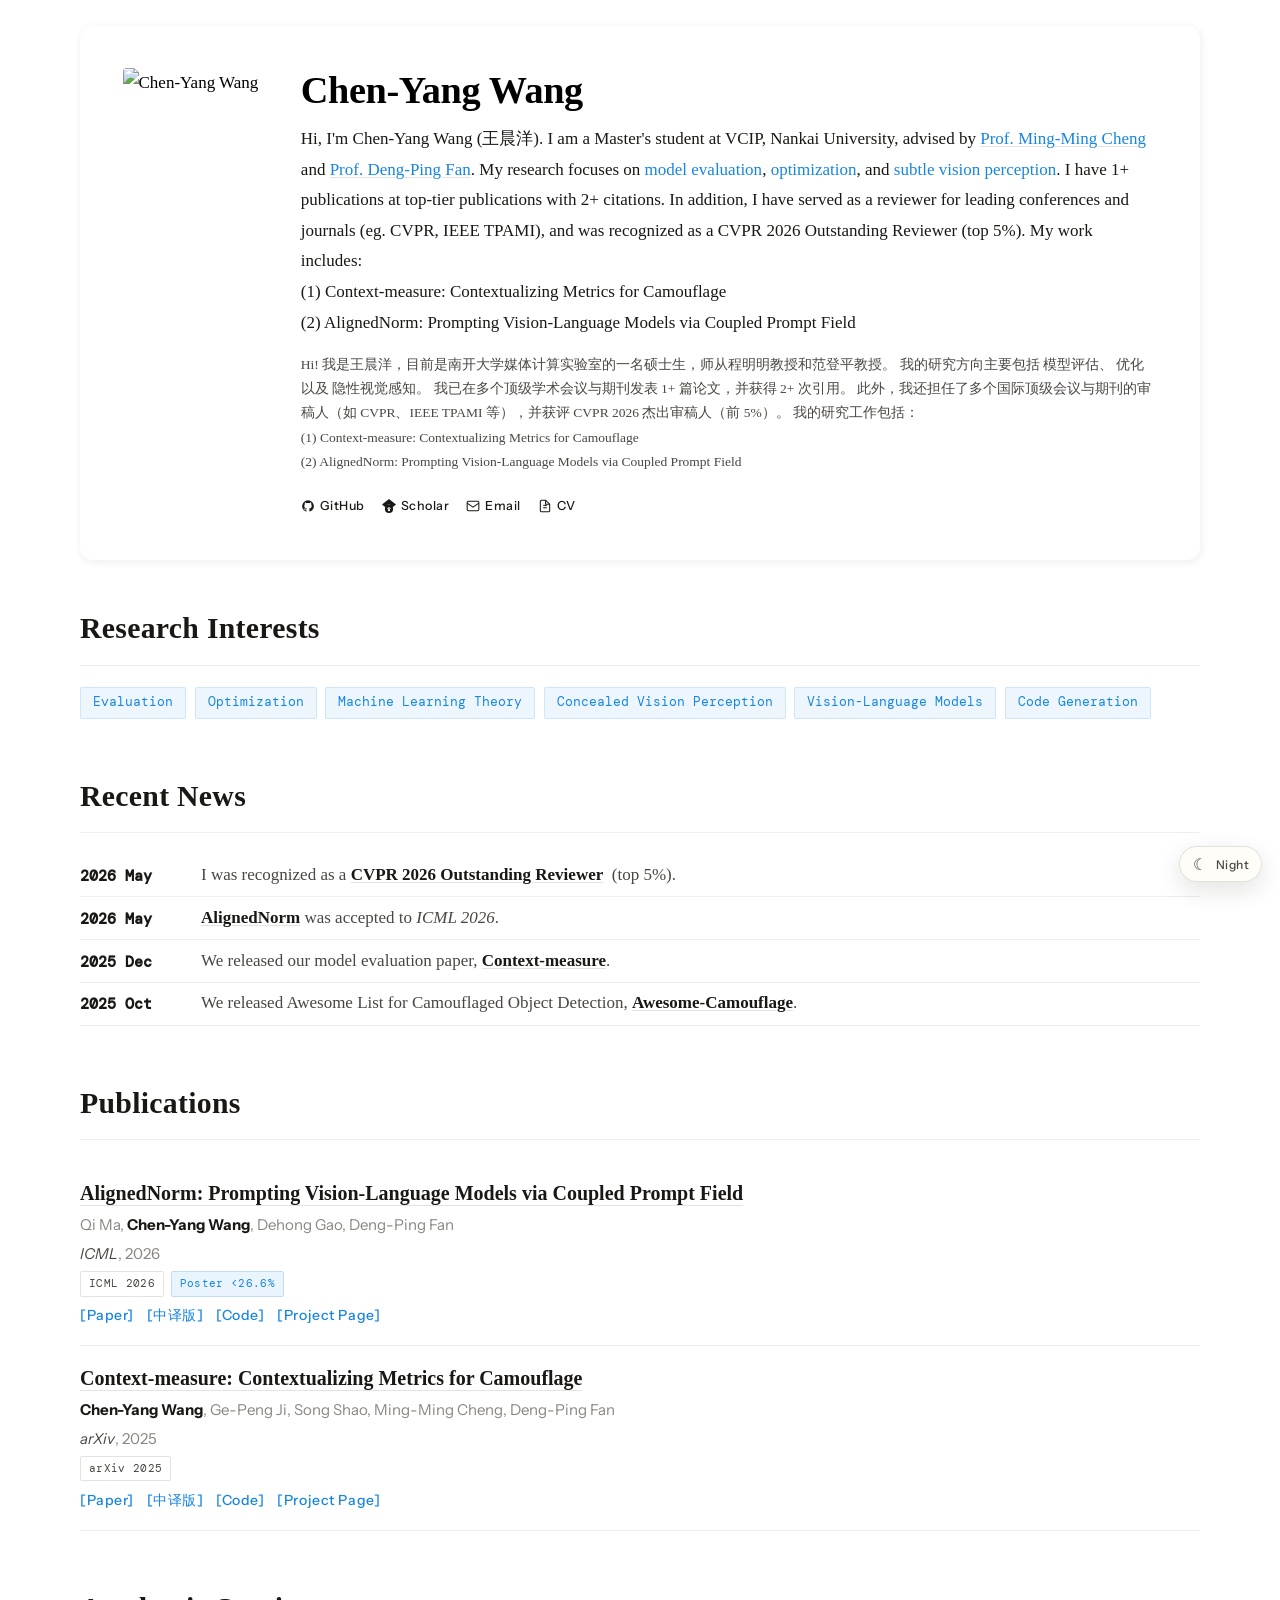
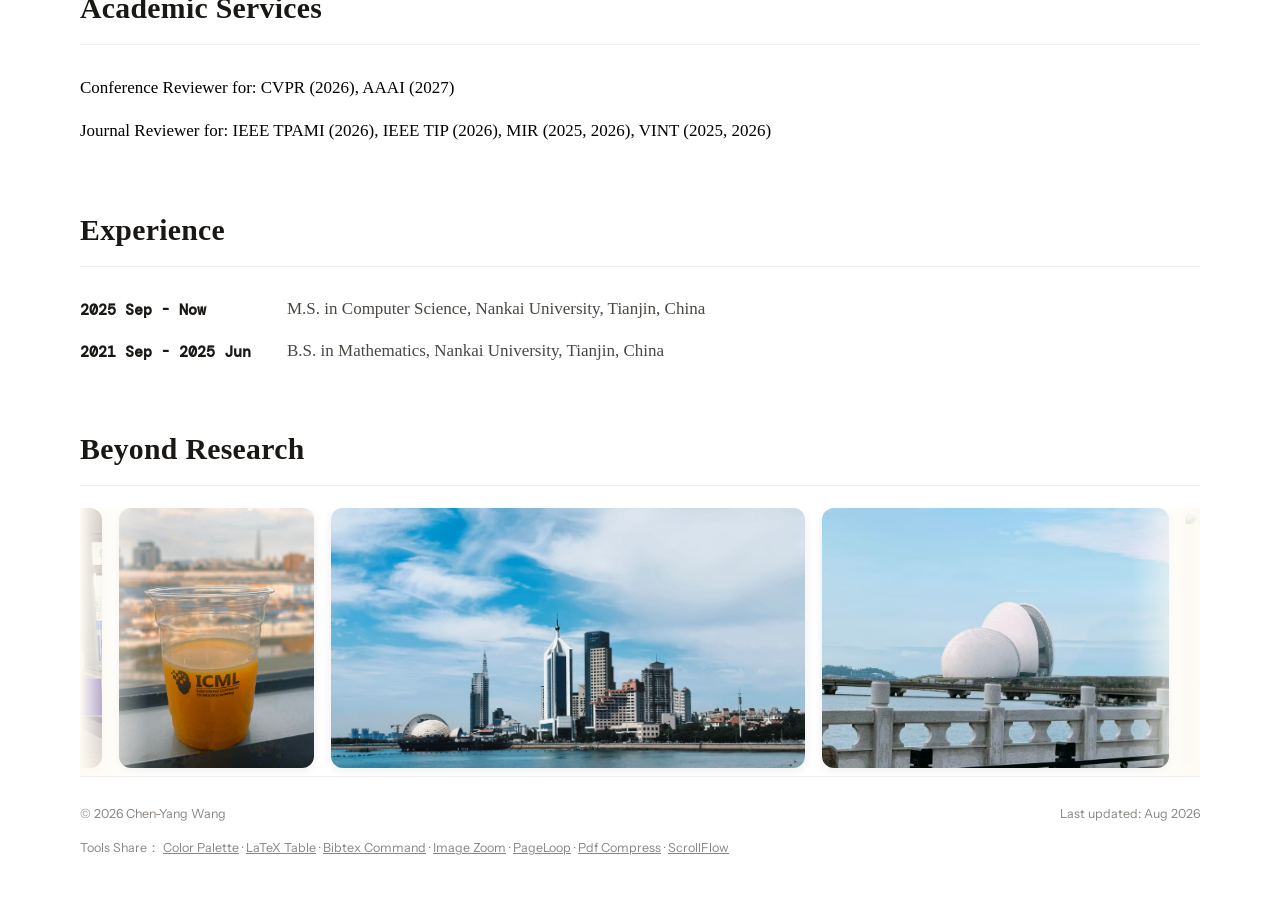
==== index.html @ 770abaea "add scrollflow" ====
<!DOCTYPE html>
<html lang="zh">
<head>
<meta charset="UTF-8">
<meta name="viewport" content="width=device-width, initial-scale=1.0">
<meta name="color-scheme" content="light dark">
<meta name="theme-color" content="#fefbf3">
<title>Chen-Yang Wang | Research Homepage</title>
<link rel="icon" href="logo1.png" type="image/png">
<link rel="preconnect" href="https://fonts.googleapis.com">
<link href="https://fonts.googleapis.com/css2?family=EB+Garamond:ital,wght@0,400;0,500;1,400&family=DM+Mono:wght@400;500&family=Instrument+Sans:wght@400;500&display=swap" rel="stylesheet">
<script>
(function() {
  var storageKey = 'cyw-theme';
  var savedTheme = null;

  try {
    savedTheme = localStorage.getItem(storageKey);
    if (savedTheme !== 'dark' && savedTheme !== 'light') savedTheme = null;
  } catch (err) {}

  var prefersDark = false;
  try {
    prefersDark = window.matchMedia && window.matchMedia('(prefers-color-scheme: dark)').matches;
  } catch (err) {}

  var theme = savedTheme || (prefersDark ? 'dark' : 'light');
  document.documentElement.dataset.theme = theme;
  document.documentElement.style.colorScheme = theme;
})();
</script>
<link rel="stylesheet" href="styles.css">
</head>
<body>
<button class="theme-toggle" type="button" aria-label="切换夜晚模式" aria-pressed="false" title="切换夜晚模式">
  <span class="theme-toggle-icon" aria-hidden="true"></span>
  <span class="theme-toggle-text">Night</span>
</button>
<div class="page">

  <!-- <nav>
    <a href="#about">About</a>
    <div class="nav-dot"></div>
    <a href="#news">News</a>
    <div class="nav-dot"></div>
    <a href="#publications">Publications</a>
    <div class="nav-dot"></div>
    <a href="YOUR_CV_URL.pdf">CV</a>
  </nav> -->

  <!-- ── HERO ── -->
  <div class="hero" id="about">

    <div class="photo-wrap">
      <!-- Replace the placeholder div with: <img src="photo.jpg" alt="Chen-Yang Wang"> -->
      <img src="photo.jpg" alt="Chen-Yang Wang">
    </div>

    <div class="hero-text">
      <h1>Chen-Yang Wang</h1>
      <p>
        Hi, I'm Chen-Yang Wang (王晨洋). I am a Master's student at VCIP, Nankai University, 
        advised by <a href="https://scholar.google.com/citations?user=huWpVyEAAAAJ">Prof. Ming-Ming Cheng</a> and <a href="https://scholar.google.com/citations?user=kakwJ5QAAAAJ">Prof. Deng-Ping Fan</a>. 
        My research focuses on 
        <a>model evaluation</a>, 
        <a>optimization</a>, 
        and <a>subtle vision perception</a>. 
        I have 1+ publications at top-tier publications with 2+ citations. 
        In addition, I have served as a reviewer for leading conferences and journals (eg. CVPR, IEEE TPAMI), and was recognized as a CVPR 2026 Outstanding Reviewer (top 5%). 
        My work includes:
        <br>
        (1)  Context-measure: Contextualizing Metrics for Camouflage
        <br>
        (2)  AlignedNorm: Prompting Vision-Language Models via Coupled Prompt Field
      </p>
      <p style="font-family: var(--times); font-size:13.5px; color: var(--ink-mid);" class="hero-text-zh">
        Hi!
        我是王晨洋，目前是南开大学媒体计算实验室的一名硕士生，师从程明明教授和范登平教授。
        我的研究方向主要包括
        模型评估、
        优化
        以及
        隐性视觉感知。
        我已在多个顶级学术会议与期刊发表 1+ 篇论文，并获得 2+ 次引用。
        此外，我还担任了多个国际顶级会议与期刊的审稿人（如 CVPR、IEEE TPAMI 等），并获评 CVPR 2026 杰出审稿人（前 5%）。
        我的研究工作包括：
        <br>
        (1)  Context-measure: Contextualizing Metrics for Camouflage
        <br>
        (2)  AlignedNorm: Prompting Vision-Language Models via Coupled Prompt Field
      </p>

      <div class="socials">
        <!-- X / Twitter
        <a href="https://x.com/YOURHANDLE" target="_blank" rel="noopener">
          <svg viewBox="0 0 24 24" fill="currentColor"><path d="M18.244 2.25h3.308l-7.227 8.26 8.502 11.24H16.17l-4.714-6.231-5.401 6.231H2.746l7.73-8.835L1.254 2.25H8.08l4.253 5.622zm-1.161 17.52h1.833L7.084 4.126H5.117z"/></svg>
          @YOURHANDLE
        </a> -->
        <!-- GitHub -->
        <a href="https://github.com/pursuitxi" target="_blank" rel="noopener">
          <svg viewBox="0 0 24 24" fill="currentColor"><path d="M12 2A10 10 0 0 0 2 12c0 4.42 2.87 8.17 6.84 9.5.5.08.66-.23.66-.5v-1.69c-2.77.6-3.36-1.34-3.36-1.34-.46-1.16-1.11-1.47-1.11-1.47-.91-.62.07-.6.07-.6 1 .07 1.53 1.03 1.53 1.03.87 1.52 2.34 1.07 2.91.83.09-.65.35-1.09.63-1.34-2.22-.25-4.55-1.11-4.55-4.92 0-1.11.38-2 1.03-2.71-.1-.25-.45-1.29.1-2.64 0 0 .84-.27 2.75 1.02.79-.22 1.65-.33 2.5-.33.85 0 1.71.11 2.5.33 1.91-1.29 2.75-1.02 2.75-1.02.55 1.35.2 2.39.1 2.64.65.71 1.03 1.6 1.03 2.71 0 3.82-2.34 4.66-4.57 4.91.36.31.69.92.69 1.85V21c0 .27.16.59.67.5C19.14 20.16 22 16.42 22 12A10 10 0 0 0 12 2z"/></svg>
          GitHub
        </a>
        <!-- Google Scholar -->
        <a href="https://scholar.google.com/citations?user=N-qhfmYAAAAJ" target="_blank" rel="noopener">
          <svg viewBox="0 0 24 24" fill="currentColor"><path d="M5.242 13.769L0 9.5L12 0l12 9.5-5.242 4.269C17.548 11.249 14.978 9.5 12 9.5c-2.977 0-5.548 1.748-6.758 4.269zM12 10a7 7 0 1 0 0 14 7 7 0 0 0 0-14zm2 9a2 2 0 1 1-4 0 2 2 0 0 1 4 0zm-2-5a3 3 0 0 1 3 3h-2a1 1 0 0 0-2 0H9a3 3 0 0 1 3-3z"/></svg>
          Scholar
        </a>
        <!-- LinkedIn
        <a href="https://linkedin.com/in/YOURUSERNAME" target="_blank" rel="noopener">
          <svg viewBox="0 0 24 24" fill="currentColor"><path d="M20.447 20.452h-3.554v-5.569c0-1.328-.027-3.037-1.852-3.037-1.853 0-2.136 1.445-2.136 2.939v5.667H9.351V9h3.414v1.561h.046c.477-.9 1.637-1.85 3.37-1.85 3.601 0 4.267 2.37 4.267 5.455v6.286zM5.337 7.433a2.062 2.062 0 0 1-2.063-2.065 2.064 2.064 0 1 1 2.063 2.065zm1.782 13.019H3.555V9h3.564v11.452zM22.225 0H1.771C.792 0 0 .774 0 1.729v20.542C0 23.227.792 24 1.771 24h20.451C23.2 24 24 23.227 24 22.271V1.729C24 .774 23.2 0 22.222 0h.003z"/></svg>
          LinkedIn
        </a> -->
        <!-- Email -->
        <a href="mailto:wangchenyang213@gmail.com">
          <svg viewBox="0 0 24 24" fill="none" stroke="currentColor" stroke-width="1.8"><rect x="2" y="4" width="20" height="16" rx="2"/><path d="m2 7 10 7 10-7"/></svg>
          Email
        </a>
        <!-- CV -->
        <a href="resume.pdf" target="_blank" rel="noopener">
          <svg viewBox="0 0 24 24" fill="none" stroke="currentColor" stroke-width="1.8"><path d="M13 2H6a2 2 0 0 0-2 2v16a2 2 0 0 0 2 2h12a2 2 0 0 0 2-2V9z"/><polyline points="13 2 13 9 20 9"/><line x1="9" y1="15" x2="15" y2="15"/><line x1="9" y1="11" x2="15" y2="11"/></svg>
          CV
        </a>
      </div>
    </div>
  </div>

  <!-- <div class="affiliations">
    <span class="aff-tag">Your University</span>
    <span class="aff-tag">Lab / Research Group</span>
    <span class="aff-tag">Intern @ Company A</span>
    <span class="aff-tag">Intern @ Company B</span>
  </div> -->

  <!-- ── RESEARCH INTERESTS ── -->
  <div class="interests">
    <h2>Research Interests</h2>
    <ul>
      <li>Evaluation</li>
      <li>Optimization</li>
      <li>Machine Learning Theory</li>
      <li>Concealed Vision Perception</li>
      <li>Vision-Language Models</li>
      <li>Code Generation</li>
    </ul>
  </div>

  <!-- ── NEWS ── -->
  <div class="news" id="news">
    <h2>Recent News</h2>

    <div class="news-item">
      <div class="news-date">2026 May</div>
      <div class="news-body">
        I was recognized as a <a>CVPR 2026 Outstanding Reviewer</a> &nbsp;(top 5%).
      </div>
    </div>
    <div class="news-item">
      <div class="news-date">2026 May</div>
      <div class="news-body">
        <a href="https://qbytem.github.io/files/AlignedNorm_EN.pdf">AlignedNorm</a> was accepted to <em>ICML 2026</em>.
      </div>
    </div>
    <div class="news-item">
      <div class="news-date">2025 Dec</div>
      <div class="news-body">
        We released our model evaluation paper, <a href="https://arxiv.org/pdf/2512.07076">Context-measure</a>.
      </div>
    </div>
    <div class="news-item">
      <div class="news-date">2025 Oct</div>
      <div class="news-body">
        We released Awesome List for Camouflaged Object Detection, <a href="https://github.com/Awesome-COD/awesome-camouflage">Awesome-Camouflage</a>.
      </div>
    </div>
  </div>

  <!-- ── PUBLICATIONS ── -->
  <div class="pubs" id="publications">
    <h2>Publications</h2>

    <div class="pub-item">
      <div class="pub-title"><a href="https://qbytem.github.io/files/AlignedNorm_EN.pdf">AlignedNorm: Prompting Vision-Language Models via Coupled Prompt Field</a></div>
      <div class="pub-meta">Qi Ma, <strong>Chen-Yang Wang</strong>, Dehong Gao, Deng-Ping Fan</div>
      <div class="pub-meta"><em>ICML</em>, 2026</div>
      <div class="pub-badges">
        <span class="badge badge-venue">ICML 2026</span>
        <span class="badge badge-oral">Poster &lt;26.6%</span>
      </div>
      <div class="pub-links">
        <a href="https://qbytem.github.io/files/AlignedNorm_EN.pdf">[Paper]</a>
        <a href="https://qbytem.github.io/files/AlignedNorm_CN.pdf">[中译版]</a>
        <a href="https://github.com/QByteM/AlignedNorm">[Code]</a>
        <a href="https://github.com/QByteM/AlignedNorm">[Project Page]</a>
      </div>
    </div>

    <div class="pub-item">
      <div class="pub-title"><a href="https://arxiv.org/pdf/2512.07076">Context-measure: Contextualizing Metrics for Camouflage</a></div>
      <div class="pub-meta"><strong>Chen-Yang Wang</strong>, Ge-Peng Ji, Song Shao, Ming-Ming Cheng, Deng-Ping Fan</div>
      <div class="pub-meta"><em>arXiv</em>, 2025</div>
      <div class="pub-badges">
        <span class="badge badge-venue">arXiv 2025</span>
        <!-- <span class="badge badge-award">Best Paper Award</span> -->
      </div>
      <div class="pub-links">
        <a href="https://arxiv.org/pdf/2512.07076">[Paper]</a>
        <a href="https://arxiv.org/pdf/2512.07076">[中译版]</a>
        <a href="https://github.com/pursuitxi/Context-measure">[Code]</a>
        <a href="https://pursuitxi.github.io/Camouflage-Leaderboard/">[Project Page]</a>
      </div>
    </div>
  </div>

  <!-- ── Services ── -->
  <div class="services" id="services">
    <h2>Academic Services</h2>
    <div class="services-item">
      Conference Reviewer for: CVPR (2026), AAAI (2027)
    </div>
    <div class="services-item">
      Journal Reviewer for: IEEE TPAMI (2026), IEEE TIP (2026), MIR (2025, 2026), VINT (2025, 2026)
    </div>
  </div>

  <!-- ── Experience ── -->
  <div class="experience" id="experience">
    <h2>Experience</h2>
    <div class="experience-item">
      <div class="experience-date">2025 Sep - Now</div>
      <div class="experience-body">
        M.S. in Computer Science, Nankai University, Tianjin, China
      </div>
    </div>
    <div class="experience-item">
      <div class="experience-date">2021 Sep - 2025 Jun</div>
      <div class="experience-body">
        B.S. in Mathematics, Nankai University, Tianjin, China
      </div>
    </div>
  </div>

  <!-- ── PHOTO GALLERY ── -->
  <div class="gallery" id="gallery">
    <h2>Beyond Research</h2>
    <div class="gallery-scroll">
      <div class="gallery-grid">
        <div class="gallery-item" data-caption="QingDao, 2025 Jun">
            <img src="gallery/4.jpg" alt="Gallery image 5">
        </div>
        <div class="gallery-item" data-caption="ZhuHai, 2025 Jun">
            <img src="gallery/8.jpg" alt="Gallery image 6">
        </div>
        <div class="gallery-item" data-caption="ChongQing, 2025 Nov">
            <img src="gallery/1.jpg" alt="Gallery image 4">
        </div>
        <div class="gallery-item" data-caption="ShenZhen, 2025 Dec">
            <img src="gallery/9.jpg" alt="Gallery image 3">
        </div>
        <div class="gallery-item" data-caption="Soul Power II+, TianJin, 2026 Apr">
            <img src="gallery/7.jpg" alt="Gallery image 1">
        </div>
        <div class="gallery-item" data-caption="Soul Power II+, TianJin, 2026 Apr">
            <img src="gallery/6.jpg" alt="Gallery image 2">
        </div>
        <div class="gallery-item" data-caption="ICML 2026, Seoul, 2026 July">
            <img src="gallery/10.jpg" alt="Gallery image 6">
        </div>
        <div class="gallery-item" data-caption="ICML 2026, Seoul, 2026 July">
            <img src="gallery/13.jpg" alt="Gallery image 1">
        </div>
        <div class="gallery-item" data-caption="ICML 2026, Seoul, 2026 July">
            <img src="gallery/11.jpg" alt="Gallery image 1">
        </div>
    </div>
  </div>

  <footer>
    <span>© 2026 Chen-Yang Wang</span>
    <span>Last updated: Aug 2026</span>
    <div class="footer-tools">Tools Share：
      <a href="tool/color.html" target="_blank" rel="noopener">Color Palette</a>
      ·
      <a href="tool/latex_table.html" target="_blank" rel="noopener">LaTeX Table</a>
      ·
      <a href="tool/bibtex.html" target="_blank" rel="noopener">Bibtex Command</a>
      ·
      <a href="tool/zoom_visualization.html" target="_blank" rel="noopener">Image Zoom</a>
      ·
      <a href="tool/pageloop.html" target="_blank" rel="noopener">PageLoop</a>
      ·
      <a href="https://github.com/pursuitxi/Pdf-Compress-Tool" target="_blank" rel="noopener">Pdf Compress</a>
      ·
      <a href="https://github.com/pursuitxi/ScrollFlow" target="_blank" rel="noopener">ScrollFlow</a>
    </div>
  </footer>

</div>

<script>
(function() {
  var storageKey = 'cyw-theme';

  function safeGetSavedTheme() {
    try {
      return localStorage.getItem(storageKey);
    } catch (err) {
      return null;
    }
  }

  function safeSaveTheme(theme) {
    try {
      localStorage.setItem(storageKey, theme);
    } catch (err) {}
  }

  function getCurrentTheme() {
    return document.documentElement.dataset.theme === 'dark' ? 'dark' : 'light';
  }

  function updateThemeColor(theme) {
    var meta = document.querySelector('meta[name="theme-color"]');
    if (!meta) return;
    meta.setAttribute('content', theme === 'dark' ? '#141210' : '#fefbf3');
  }

  function updateButton(theme) {
    var button = document.querySelector('.theme-toggle');
    if (!button) return;

    var text = button.querySelector('.theme-toggle-text');
    if (text) {
      text.textContent = theme === 'dark' ? 'Day' : 'Night';
    }

    button.setAttribute('aria-pressed', theme === 'dark' ? 'true' : 'false');
    button.setAttribute('title', theme === 'dark' ? '切换到白天模式' : '切换到夜晚模式');
  }

  function setTheme(theme, shouldSave) {
    document.documentElement.dataset.theme = theme;
    document.documentElement.style.colorScheme = theme;
    updateThemeColor(theme);
    updateButton(theme);

    if (shouldSave) {
      safeSaveTheme(theme);
    }
  }

  document.addEventListener('DOMContentLoaded', function() {
    var button = document.querySelector('.theme-toggle');
    setTheme(getCurrentTheme(), false);

    if (!button) return;

    button.addEventListener('click', function() {
      var nextTheme = getCurrentTheme() === 'dark' ? 'light' : 'dark';
      setTheme(nextTheme, true);
    });
  });

  try {
    var media = window.matchMedia('(prefers-color-scheme: dark)');
    var onSystemThemeChange = function(e) {
      if (safeGetSavedTheme()) return;
      setTheme(e.matches ? 'dark' : 'light', false);
    };

    if (media.addEventListener) {
      media.addEventListener('change', onSystemThemeChange);
    } else if (media.addListener) {
      media.addListener(onSystemThemeChange);
    }
  } catch (err) {}
})();
</script>

<script>
window.addEventListener('load', function() {
  document.querySelectorAll('.gallery-grid').forEach(function(gallery) {
    if (gallery.dataset.infiniteGalleryReady === 'true') return;
    gallery.dataset.infiniteGalleryReady = 'true';

    var originalItems = Array.from(gallery.children);
    if (!originalItems.length) return;

    // 禁止图片默认拖拽
    gallery.querySelectorAll('img').forEach(function(img) {
      img.setAttribute('draggable', 'false');
    });

    // 前后各复制一份，实现无限循环
    originalItems.slice().reverse().forEach(function(item) {
      gallery.insertBefore(item.cloneNode(true), gallery.firstChild);
    });

    originalItems.forEach(function(item) {
      gallery.appendChild(item.cloneNode(true));
    });

    gallery.querySelectorAll('img').forEach(function(img) {
      img.setAttribute('draggable', 'false');
    });

    var originalCount = originalItems.length;
    var loopStart = 0;
    var loopEnd = 0;
    var loopWidth = 0;

    function measureLoop() {
      loopStart = gallery.children[originalCount].offsetLeft;
      loopEnd = gallery.children[originalCount * 2].offsetLeft;
      loopWidth = loopEnd - loopStart;
    }

    measureLoop();
    gallery.scrollLeft = loopStart;

    var isDragging = false;
    var isMomentum = false;

    var startX = 0;
    var startScrollLeft = 0;
    var targetScrollLeft = gallery.scrollLeft;

    var rafId = null;
    var momentumRafId = null;

    var lastTargetScrollLeft = gallery.scrollLeft;
    var lastTime = performance.now();
    var velocity = 0;
    var hasMoved = false;

    function normalizeLoop() {
      if (!loopWidth) return;

      if (gallery.scrollLeft < loopStart) {
        gallery.scrollLeft += loopWidth;
        targetScrollLeft += loopWidth;
        startScrollLeft += loopWidth;
      } else if (gallery.scrollLeft >= loopEnd) {
        gallery.scrollLeft -= loopWidth;
        targetScrollLeft -= loopWidth;
        startScrollLeft -= loopWidth;
      }
    }

    function requestScrollFrame() {
      if (rafId !== null) return;

      rafId = requestAnimationFrame(function() {
        rafId = null;
        gallery.scrollLeft = targetScrollLeft;
        normalizeLoop();
      });
    }

    function stopMomentum() {
      isMomentum = false;

      if (momentumRafId !== null) {
        cancelAnimationFrame(momentumRafId);
        momentumRafId = null;
      }

      gallery.classList.remove('is-momentum');
    }

    function startMomentum() {
      if (Math.abs(velocity) < 0.03) {
        gallery.classList.remove('is-dragging');
        return;
      }

      velocity = Math.max(-2, Math.min(2, velocity));

      isMomentum = true;
      gallery.classList.remove('is-dragging');
      gallery.classList.add('is-momentum');

      function step() {
        velocity *= 0.94;

        if (Math.abs(velocity) < 0.02) {
          stopMomentum();
          return;
        }

        gallery.scrollLeft += velocity * 16;
        normalizeLoop();

        momentumRafId = requestAnimationFrame(step);
      }

      momentumRafId = requestAnimationFrame(step);
    }

    gallery.addEventListener('scroll', function() {
      if (isDragging || isMomentum) return;

      requestAnimationFrame(function() {
        normalizeLoop();
      });
    });

    // 鼠标滚轮上下滚动时，转成横向滚动
    // 双指横向滑动仍然交给浏览器原生处理
    gallery.addEventListener('wheel', function(e) {
      if (Math.abs(e.deltaX) >= Math.abs(e.deltaY)) return;

      e.preventDefault();

      stopMomentum();

      targetScrollLeft = gallery.scrollLeft + e.deltaY;
      requestScrollFrame();
    }, { passive: false });

    // 鼠标左键按住拖拽
    gallery.addEventListener('pointerdown', function(e) {
      if (e.pointerType !== 'mouse' || e.button !== 0) return;

      stopMomentum();

      isDragging = true;
      hasMoved = false;

      startX = e.clientX;
      startScrollLeft = gallery.scrollLeft;
      targetScrollLeft = gallery.scrollLeft;

      lastTargetScrollLeft = targetScrollLeft;
      lastTime = performance.now();
      velocity = 0;

      gallery.classList.add('is-dragging');
      gallery.setPointerCapture(e.pointerId);
    });

    gallery.addEventListener('pointermove', function(e) {
      if (!isDragging) return;

      e.preventDefault();

      var dx = e.clientX - startX;

      if (Math.abs(dx) > 3) {
        hasMoved = true;
      }

      targetScrollLeft = startScrollLeft - dx;

      var now = performance.now();
      var dt = Math.max(1, now - lastTime);
      var delta = targetScrollLeft - lastTargetScrollLeft;

      velocity = 0.8 * velocity + 0.2 * (delta / dt);

      lastTargetScrollLeft = targetScrollLeft;
      lastTime = now;

      requestScrollFrame();
    });

    gallery.addEventListener('pointerup', function(e) {
      if (!isDragging) return;

      isDragging = false;

      try {
        gallery.releasePointerCapture(e.pointerId);
      } catch (err) {}

      startMomentum();
    });

    gallery.addEventListener('pointercancel', function() {
      isDragging = false;
      gallery.classList.remove('is-dragging');
      stopMomentum();
    });

    // 防止拖拽后误触点击
    gallery.addEventListener('click', function(e) {
      if (!hasMoved) return;

      e.preventDefault();
      e.stopPropagation();

      hasMoved = false;
    }, true);

    window.addEventListener('resize', function() {
      measureLoop();
      normalizeLoop();
    });
  });
});
</script>
</body>
</html>
---- styles.css ----
*, *::before, *::after { box-sizing: border-box; margin: 0; padding: 0; }

:root {
  --cream: #fefbf3;
  --cream-light: #fffdf7;
  --white: #ffffff;
  --black: #000000;
  --ink: #1a1814;
  --ink-mid: #4a4742;
  --ink-light: #8a8580;
  --link-blue: #1a5b9a;
  --accent: #1786de;
  --accent-rgb: 23, 134, 222;
  /* --accent: #b85c38;
  --accent-rgb: 184, 92, 56; */
  --border: rgba(26,24,20,0.12);
  --border-light: rgba(26,24,20,0.07);
  --card-shadow: rgba(26, 24, 20, 0.08);
  --gallery-card: #f5f2ed;
  --caption-bg: rgba(54, 50, 42, 0.55);
  --toggle-bg: rgba(255, 253, 247, 0.82);
  --toggle-shadow: rgba(26, 24, 20, 0.12);
  --serif: Georgia, serif, 'EB Garamond';
  --sans: 'Instrument Sans', sans-serif;
  --mono: 'DM Mono', monospace;
  --times: "Times New Roman", Times, serif;
}

:root[data-theme="dark"] {
  --cream: #141210;
  --cream-light: #1d1916;
  --white: #24201c;
  --black: #f7efe6;
  --ink: #f2e8dc;
  --ink-mid: #cfc2b2;
  --ink-light: #a99a88;
  --accent: #c47a56;
  --accent-rgb: 196, 122, 86;
  --border: rgba(242,232,220,0.16);
  --border-light: rgba(242,232,220,0.09);
  --card-shadow: rgba(0, 0, 0, 0.34);
  --gallery-card: #211d19;
  --caption-bg: rgba(10, 9, 8, 0.72);
  --toggle-bg: rgba(29, 25, 22, 0.84);
  --toggle-shadow: rgba(0, 0, 0, 0.34);
}


html, body {
  background: var(--white);
  color: var(--black);
  font-family: var(--serif);
  font-size: 17px;
  line-height: 1.75;
  -webkit-font-smoothing: antialiased;
  transition: background-color .25s ease, color .25s ease;
}

.page {
  max-width: 1150px;
  margin: 0 auto;
  padding-left: 15px;
  padding-right: 15px;
}

/* ── Theme toggle ── */
.theme-toggle {
  position: fixed;
  right: 18px;
  bottom: 18px;
  z-index: 30;
  display: inline-flex;
  align-items: center;
  gap: 7px;
  min-height: 36px;
  padding: 7px 12px;
  border: 1px solid var(--border);
  border-radius: 999px;
  background: var(--toggle-bg);
  color: var(--ink-mid);
  box-shadow: 0 8px 24px var(--toggle-shadow);
  backdrop-filter: blur(12px);
  -webkit-backdrop-filter: blur(12px);
  font-family: var(--sans);
  font-size: 12px;
  font-weight: 500;
  letter-spacing: 0.04em;
  cursor: pointer;
  touch-action: manipulation;
  -webkit-tap-highlight-color: transparent;
  transition: background-color .25s ease, color .25s ease, border-color .25s ease, transform .2s ease, box-shadow .25s ease;
}

.theme-toggle:hover {
  color: var(--accent);
  border-color: rgba(var(--accent-rgb), 0.35);
  transform: translateY(-1px);
}

.theme-toggle-icon {
  width: 17px;
  height: 17px;
  display: inline-flex;
  align-items: center;
  justify-content: center;
  line-height: 1;
}

.theme-toggle-icon::before {
  content: "☾";
  font-size: 16px;
}

:root[data-theme="dark"] .theme-toggle-icon::before {
  content: "☀";
  font-size: 15px;
}


/* ── Top nav ── */
nav {
  display: flex;
  align-items: center;
  justify-content: center;
  gap: 1.5rem;
  margin-top: 1rem;
  margin-bottom: 2rem;
  padding-bottom: 1rem;
  border-bottom: 1px solid var(--border);
  flex-wrap: wrap;
}
nav a {
  font-family: var(--sans);
  font-size: 13px;
  font-weight: 500;
  letter-spacing: 0.04em;
  text-transform: uppercase;
  color: var(--ink-mid);
  text-decoration: none;
  border-bottom: 1px solid transparent;
  padding-bottom: 1px;
  transition: color .2s, border-color .2s;
}
nav a:hover { color: var(--accent); border-color: var(--accent); }
.nav-dot {
  width: 3px; height: 3px;
  background: var(--border);
  border-radius: 50%;
}

/* ── Hero ── */
.hero {
  display: grid;
  grid-template-columns: max-content 1fr;
  gap: 2.5rem;
  align-items: start;
  margin-top: 1.5rem;
  margin-bottom: 2.5rem;
  background: var(--white);
  padding: 2.5rem;
  border-radius: 13px;
  box-shadow: 1px 2px 9px var(--card-shadow);
  transition: background-color .25s ease, box-shadow .25s ease;
}
.hero-text h1 {
  font-family: var(--serif);
  font-size: 2.25rem;
  font-weight: 550;
  line-height: 1.2;
  letter-spacing: -0.01em;
  margin-bottom: 0.6rem;
}
.hero-text .role {
  font-family: var(--sans);
  font-size: 13px;
  font-weight: 500;
  letter-spacing: 0.06em;
  text-transform: uppercase;
  color: var(--ink);
  margin-bottom: 1.25rem;
}
.hero-text .role span { color: var(--accent); }
.hero-text p {
  font-family: var(--serif);
  font-size: 17px;
  font-weight: 300;
  color: var(--ink);
  line-height: 1.8;
  margin-bottom: 0.85rem;
}
.hero-text a {
  color: var(--accent);
  text-decoration-color: var(--border);
  text-underline-offset: 2px;
  transition: text-decoration-color .2s;
}
.hero-text a:hover { text-decoration-color: var(--accent); color: var(--accent); }

.photo-wrap {
  max-width: 390px;
}
.photo-wrap img {
  width: 100%;
  height: auto;
  max-width: 390px;
  max-height: 500px;
  object-fit: cover;
  border-radius: 4px;
  filter: grayscale(8%);
  display: block;
}

/* ── Social links ── */
.socials {
  display: flex;
  gap: 1rem;
  flex-wrap: wrap;
  margin-top: 1.25rem;
}
.socials a {
  font-family: var(--sans);
  font-size: 12.5px;
  font-weight: 500;
  letter-spacing: 0.04em;
  color: var(--ink);
  text-decoration: none;
  display: flex;
  align-items: center;
  gap: 5px;
  transition: color .2s;
}
.socials a:hover { color: var(--accent); }
.socials a svg { width: 14px; height: 14px; flex-shrink: 0; }

/* ── Affiliations ── */
.affiliations {
  display: flex;
  gap: 0.5rem 0.75rem;
  flex-wrap: wrap;
  margin-bottom: 3rem;
  padding-top: 1.5rem;
  border-top: 1px solid var(--border-light);
}
.aff-tag {
  font-family: var(--sans);
  font-size: 12px;
  font-weight: 500;
  color: var(--ink-light);
  letter-spacing: 0.04em;
  padding: 3px 10px;
  border: 1px solid var(--border);
  border-radius: 2px;
}

/* ── Research interests ── */
.interests { margin-bottom: 3rem; }
.interests ul {
  list-style: none;
  display: flex;
  flex-wrap: wrap;
  gap: 0.5rem;
  margin-top: 1rem;
}
.interests li {
  font-family: var(--mono);
  font-size: 12.5px;
  color: var(--accent);
  background: rgba(var(--accent-rgb), 0.07);
  border: 1px solid rgba(var(--accent-rgb), 0.15);
  padding: 4px 12px;
  border-radius: 2px;
}

/* ── Section headings ── */
h2 {
  font-family: var(--serif);
  font-size: 1.75rem;
  font-weight: 700;
  letter-spacing: 0.01em;
  color: var(--ink);
  margin-bottom: 1.25rem;
  padding-bottom: 0.6rem;
  border-bottom: 1px solid var(--border-light);
}
.gallery {
  margin-bottom: 3rem;
}

.gallery-scroll {
  position: relative;
}

.gallery-scroll::before,
.gallery-scroll::after {
  content: '';
  position: absolute;
  top: 0;
  bottom: 0;
  width: 4rem;
  pointer-events: none;
  z-index: 1;
}

.gallery-scroll::before {
  left: 0;
  background: linear-gradient(to right, var(--cream), rgba(0,0,0,0));
}

.gallery-scroll::after {
  right: 0;
  background: linear-gradient(to left, var(--cream), rgba(0,0,0,0));
}

.gallery-grid {
  display: flex;
  gap: 1rem;
  overflow-x: auto;
  overflow-y: hidden;
  padding-bottom: 0.5rem;
  scroll-snap-type: none;
  -webkit-overflow-scrolling: touch;
  touch-action: pan-x;
  scrollbar-width: none;
}

.gallery-grid::-webkit-scrollbar {
  display: none;
}

.gallery-grid {
  cursor: grab;
  user-select: none;
  overscroll-behavior-inline: contain;
  scroll-behavior: auto;
}

.gallery-grid.is-dragging,
.gallery-grid.is-momentum {
  cursor: grabbing;
  scroll-snap-type: none;
}

.gallery-grid.is-dragging .gallery-item,
.gallery-grid.is-momentum .gallery-item {
  pointer-events: none;
}

.gallery-grid img {
  -webkit-user-drag: none;
  user-select: none;
}

.gallery-item {
  position: relative;
  height: 260px;
  flex: 0 0 auto;
  display: inline-flex;
  align-items: center;
  justify-content: center;
  border-radius: 12px;
  overflow: hidden;
  background: var(--gallery-card);
  box-shadow: 0 2px 10px var(--card-shadow);
  scroll-snap-align: start;
}

.gallery-item::after {
  content: attr(data-caption);
  position: absolute;
  left: 0;
  right: 0;
  bottom: 0;
  padding: 0.2rem 0;
  background: var(--caption-bg);
  color: white;
  font-family: var(--serif);
  font-size: 13px;
  letter-spacing: 0.04em;
  text-align: center;
  opacity: 0;
  transform: translateY(100%);
  transition: opacity .2s ease, transform .2s ease;
}

.gallery-item:hover::after {
  opacity: 1;
  transform: translateY(0);
}

.gallery-item img {
  height: 100%;
  width: auto;
  display: block;
}

.gallery-caption {
  padding: 0.9rem;
  font-size: 13px;
  color: var(--ink-mid);
}
/* ── News ── */
.news { margin-bottom: 3rem; }
.news-item {
  display: grid;
  grid-template-columns: 70px 1fr;
  gap: 0 3rem;
  padding: 0.4rem 0;
  border-bottom: 1px solid var(--border-light);
}
.news-date {
  font-family: var(--mono);
  font-size: 15px;
  font-weight: 600;
  color: var(--ink);
  padding-top: 2px;
  white-space: nowrap;
}
.news-body {
  font-size: 17px;
  color: var(--ink-mid);
  line-height: 1.65;
}
.news-body a {
  color: var(--ink);
  font-weight: 600;
  text-decoration: underline;
  text-decoration-color: var(--border);
  text-underline-offset: 2px;
  transition: text-decoration-color .2s;
}
.news-body a:hover { text-decoration-color: var(--accent); color: var(--accent); }

/* ── Publications ── */
.pubs { margin-bottom: 3rem; }
.pub-item {
  padding: 1rem 0;
  border-bottom: 1px solid var(--border-light);
}
.pub-title {
  font-family: var(--serif);
  font-size: 20px;
  font-weight: 600;
  color: var(--ink);
  line-height: 1.5;
  margin-bottom: 0.3rem;
}
.pub-title a {
  color: inherit;
  text-decoration: none;
  border-bottom: 1px solid var(--border);
  padding-bottom: 1px;
  transition: border-color .2s, color .2s;
}
.pub-title a:hover { border-color: var(--accent); color: var(--accent); }
.pub-meta {
  font-family: var(--sans);
  font-size: 15px;
  color: var(--ink-light);
  line-height: 1.6;
  margin-bottom: 0.3rem;
}
.pub-meta em { color: var(--ink-mid); font-style: italic; }
.pub-meta strong { color: var(--ink);}
.pub-badges {
  display: flex;
  gap: 0.4rem;
  flex-wrap: wrap;
  margin-bottom: 0.4rem;
}
.badge {
  font-family: var(--mono);
  font-size: 11px;
  padding: 2px 8px;
  border-radius: 2px;
  letter-spacing: 0.03em;
}
.badge-oral { background: rgba(var(--accent-rgb), 0.09); color: var(--accent); border: 1px solid rgba(var(--accent-rgb), 0.2); }
.badge-venue { background: var(--white); color: var(--ink-mid); border: 1px solid var(--border); }
.badge-award { background: rgba(184,150,30,0.1); color: #8a6b00; border: 1px solid rgba(184,150,30,0.25); }
.pub-links { display: flex; gap: 0.75rem; }
.pub-links a {
  font-family: var(--sans);
  font-size: 14px;
  color: var(--accent);
  text-decoration: none;
  font-weight: 500;
  letter-spacing: 0.04em;
  transition: color .2s;
}
.pub-links a:hover { color: var(--ink); }

/* ── Services ── */
.services { margin-bottom: 3rem; }

.services-item {
  grid-template-columns: 65px 1fr;
  gap: 0 1rem;
  padding: 0.4rem 0;
  font-size: 17px;
}

/* ── Experience ── */
.experience { margin-bottom: 3rem; }
.experience-item {
  display: grid;
  grid-template-columns: 190px 1fr;
  gap: 0 1rem;
  padding: 0.4rem 0;
  font-size: 17px;
}
.experience-date {
  font-family: var(--mono);
  font-size: 15px;
  font-weight: 600;
  color: var(--ink);
  padding-top: 2px;
  white-space: nowrap;
}
.experience-body {
  font-size: 17px;
  color: var(--ink-mid);
  line-height: 1.65;
}

/* ── Footer ── */
footer {
  border-top: 1px solid var(--border-light);
  padding-top: 1.5rem;
  font-family: var(--sans);
  font-size: 12.5px;
  color: var(--ink-light);
  display: flex;
  justify-content: space-between;
  align-items: center;
  flex-wrap: wrap;
  gap: 0.5rem;
}
.footer-tools {
  display: block;
  width: 100%;
  margin-top: 0.25rem;
}
footer a { color: var(--ink-light); text-decoration: underline; }
footer a:hover { color: var(--accent); }


@media (max-width: 560px) {
  .theme-toggle {
    right: 12px;
    bottom: 12px;
    min-height: 32px;
    padding: 6px 10px;
    font-size: 11px;
  }
}

/* ── Responsive ── */
@media (max-width: 768px) {
  html, body {
    font-size: 16px;
  }

  .page {
    padding-left: 12px;
    padding-right: 12px;
  }

  nav {
    margin-top: 0.75rem;
    margin-bottom: 1.5rem;
    padding-bottom: 0.75rem;
    gap: 1rem;
  }

  .hero {
    grid-template-columns: 1fr;
    gap: 1.75rem;
    margin-top: 1rem;
    margin-bottom: 1.75rem;
    padding: 1.75rem;
    border-radius: 10px;
  }

  .hero-text h1 {
    font-size: 1.8rem;
    margin-bottom: 0.5rem;
  }

  .hero-text p {
    font-size: 15px;
    margin-bottom: 0.75rem;
  }

  .photo-wrap {
    order: -1;
    max-width: 100%;
  }

  .photo-wrap img {
    max-width: 100%;
    max-height: 300px;
  }

  h2 {
    font-size: 1.6rem;
    margin-bottom: 1rem;
    padding-bottom: 0.5rem;
  }

  .gallery-item {
    height: 200px;
  }

  .gallery-scroll::before,
  .gallery-scroll::after {
    width: 3rem;
  }

  .news-item {
    grid-template-columns: 65px 1fr;
    gap: 0 1rem;
    padding: 0.6rem 0;
  }

  .news-date {
    font-size: 11px;
  }

  .news-body {
    font-size: 14px;
  }

  .pub-item {
    padding: 0.75rem 0;
  }

  .pub-title {
    font-size: 15px;
  }

  .pub-meta {
    font-size: 12px;
  }

  .badge {
    font-size: 10px;
    padding: 2px 6px;
  }

  .pub-links {
    gap: 0.5rem;
  }

  .pub-links a {
    font-size: 11px;
  }

  .socials {
    gap: 0.75rem;
    margin-top: 1rem;
  }

  .socials a {
    font-size: 12px;
    gap: 4px;
  }

  .socials a svg {
    width: 12px;
    height: 12px;
  }

  .interests ul {
    gap: 0.4rem;
  }

  .interests li {
    font-size: 11px;
    padding: 3px 10px;
  }

  .aff-tag {
    font-size: 11px;
    padding: 2px 8px;
  }

  footer {
    font-size: 11px;
    padding-top: 1rem;
    flex-direction: column;
    gap: 0.4rem;
    text-align: center;
  }

  .hero-text-zh {
    display: none !important;
  }
}

@media (max-width: 560px) {
  html, body {
    font-size: 15px;
  }

  .page {
    padding-left: 10px;
    padding-right: 10px;
  }

  nav {
    margin-top: 0.5rem;
    margin-bottom: 1.25rem;
    padding-bottom: 0.6rem;
    gap: 0.8rem;
  }

  nav a {
    font-size: 12px;
  }

  .hero {
    grid-template-columns: 1fr;
    gap: 1.5rem;
    margin-top: 0.75rem;
    margin-bottom: 1.5rem;
    padding: 1.25rem;
    border-radius: 8px;
  }

  .hero-text h1 {
    font-size: 1.5rem;
    font-weight: 600;
    margin-bottom: 0.4rem;
  }

  .hero-text .role {
    font-size: 11px;
    margin-bottom: 1rem;
  }

  .hero-text p {
    font-size: 14px;
    line-height: 1.6;
    margin-bottom: 0.6rem;
  }

  .photo-wrap {
    max-width: 100%;
  }

  .photo-wrap img {
    max-width: 100%;
    max-height: 250px;
  }

  h2 {
    font-size: 1.4rem;
    margin-bottom: 0.85rem;
    padding-bottom: 0.4rem;
  }

  .gallery {
    margin-bottom: 2rem;
  }

  .gallery-scroll::before,
  .gallery-scroll::after {
    width: 2.5rem;
  }

  .gallery-item {
    height: 180px;
  }

  .gallery-item::after {
    font-size: 11px;
    padding: 0.15rem 0;
  }

  .gallery-grid {
    gap: 0.75rem;
    padding-bottom: 0.25rem;
  }

  .news-item {
    grid-template-columns: 55px 1fr;
    gap: 0 0.75rem;
    padding: 0.5rem 0;
  }

  .news-date {
    font-size: 10px;
    padding-top: 1px;
  }

  .news-body {
    font-size: 13px;
    line-height: 1.5;
  }

  .interests {
    margin-bottom: 2rem;
  }

  .interests h2 {
    margin-bottom: 0.75rem;
  }

  .interests ul {
    gap: 0.35rem;
    margin-top: 0.75rem;
  }

  .interests li {
    font-size: 10px;
    padding: 2px 8px;
  }

  .pub-item {
    padding: 0.6rem 0;
  }

  .pub-title {
    font-size: 14px;
    margin-bottom: 0.25rem;
  }

  .pub-meta {
    font-size: 11px;
    margin-bottom: 0.2rem;
    line-height: 1.4;
  }

  .pub-badges {
    gap: 0.3rem;
    margin-bottom: 0.3rem;
  }

  .badge {
    font-size: 9px;
    padding: 1px 5px;
  }

  .pub-links {
    gap: 0.4rem;
  }

  .pub-links a {
    font-size: 10px;
  }

  .socials {
    gap: 0.6rem;
    margin-top: 0.85rem;
    flex-wrap: wrap;
  }

  .socials a {
    font-size: 11px;
    gap: 3px;
  }

  .socials a svg {
    width: 11px;
    height: 11px;
  }

  .aff-tag {
    font-size: 10px;
    padding: 2px 7px;
  }

  footer {
    font-size: 10px;
    padding-top: 0.75rem;
    flex-direction: column;
    gap: 0.3rem;
    text-align: center;
  }
}
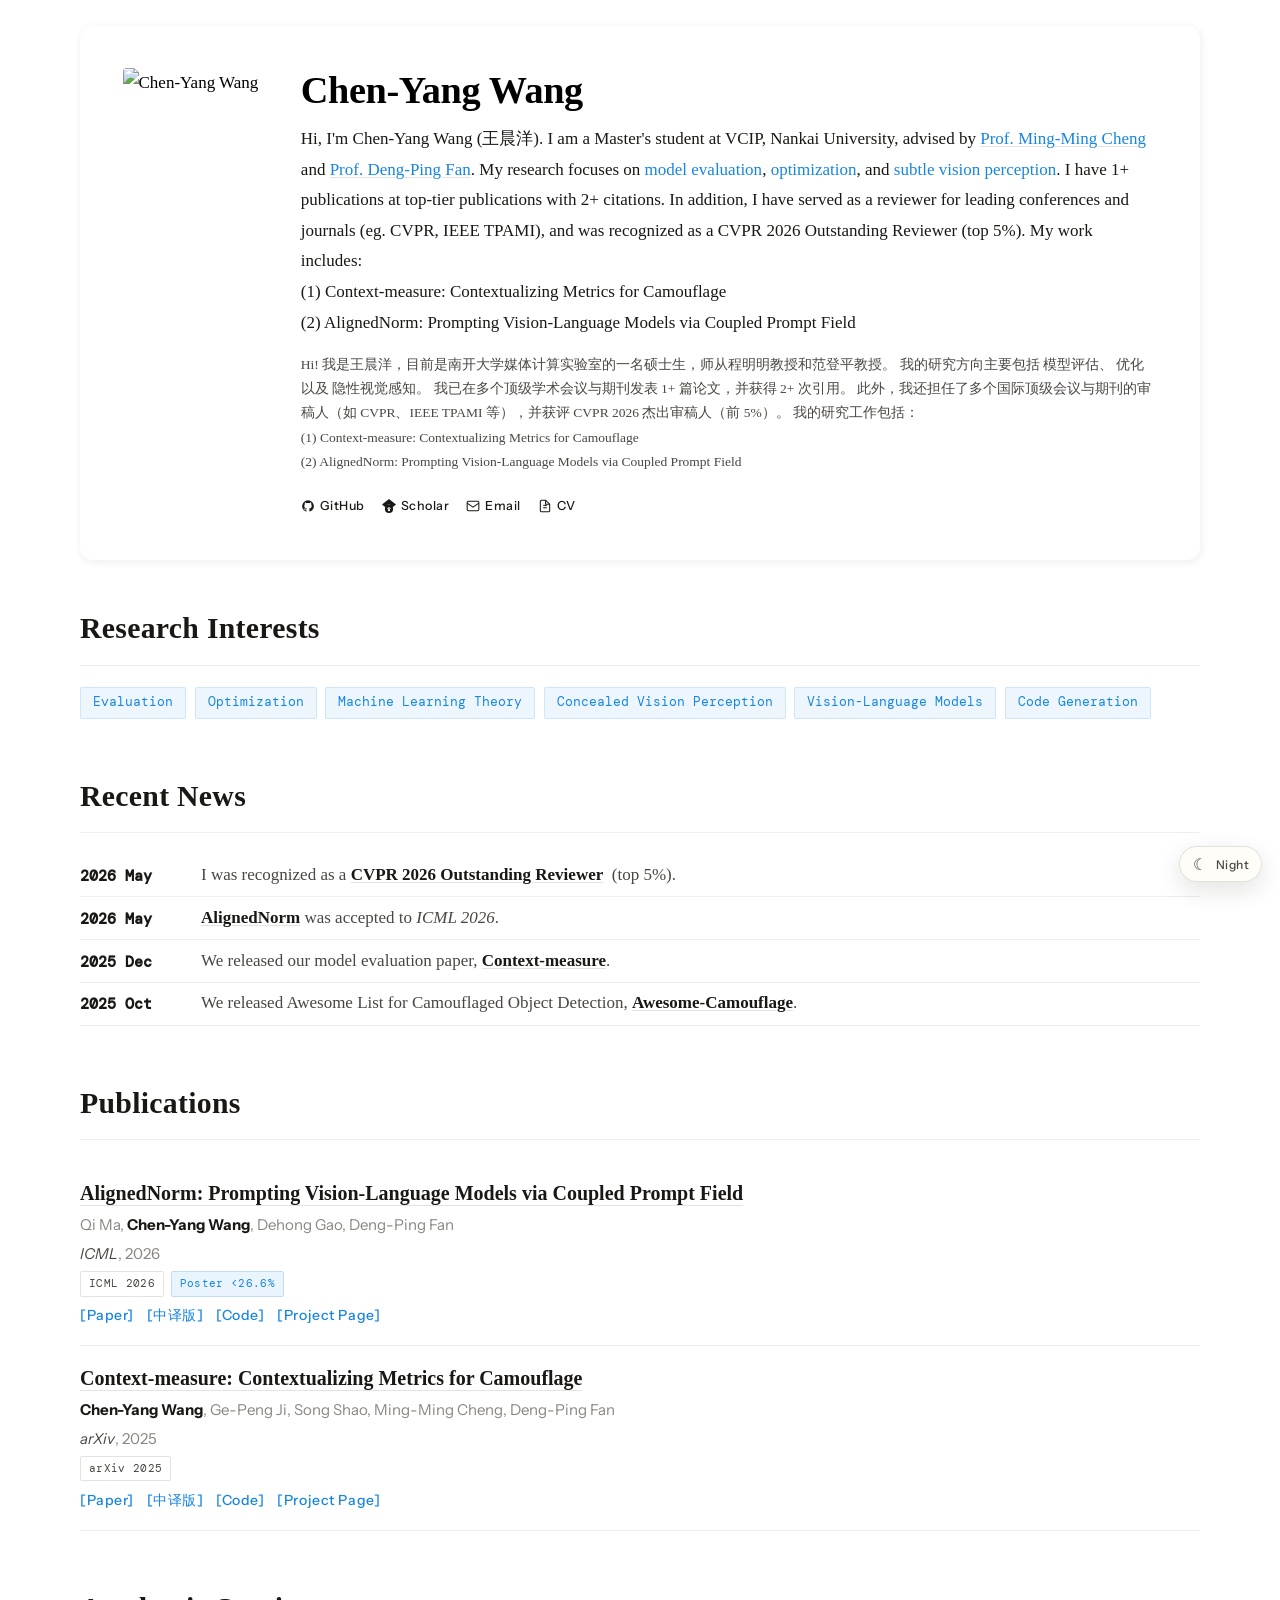
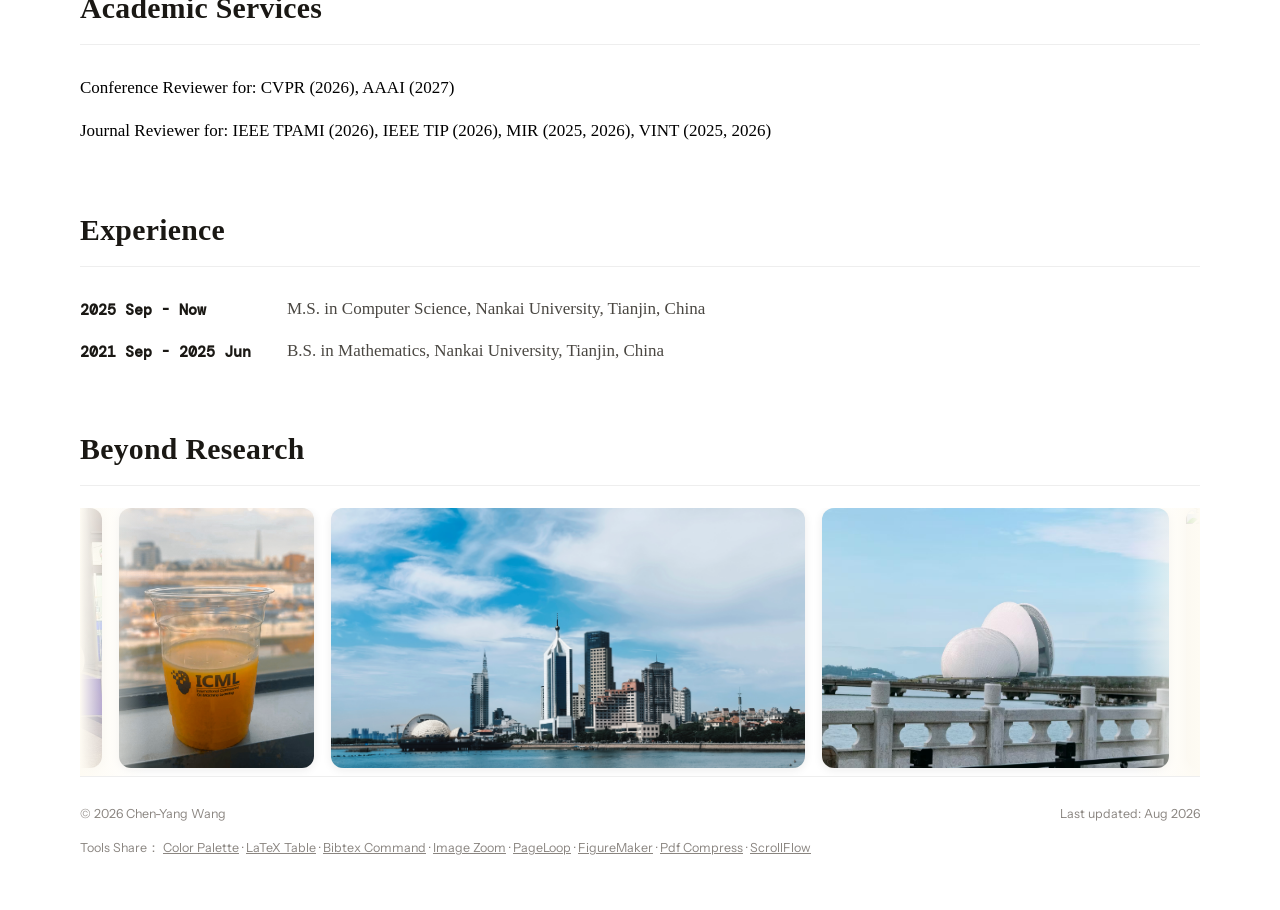
==== commit 4a953234: "add figuremaker" ====
--- a/index.html
+++ b/index.html
@@ -289,6 +289,8 @@
       ·
       <a href="tool/pageloop.html" target="_blank" rel="noopener">PageLoop</a>
       ·
+      <a href="tool/figureflow.html" target="_blank" rel="noopener">FigureMaker</a>
+      ·
       <a href="https://github.com/pursuitxi/Pdf-Compress-Tool" target="_blank" rel="noopener">Pdf Compress</a>
       ·
       <a href="https://github.com/pursuitxi/ScrollFlow" target="_blank" rel="noopener">ScrollFlow</a>
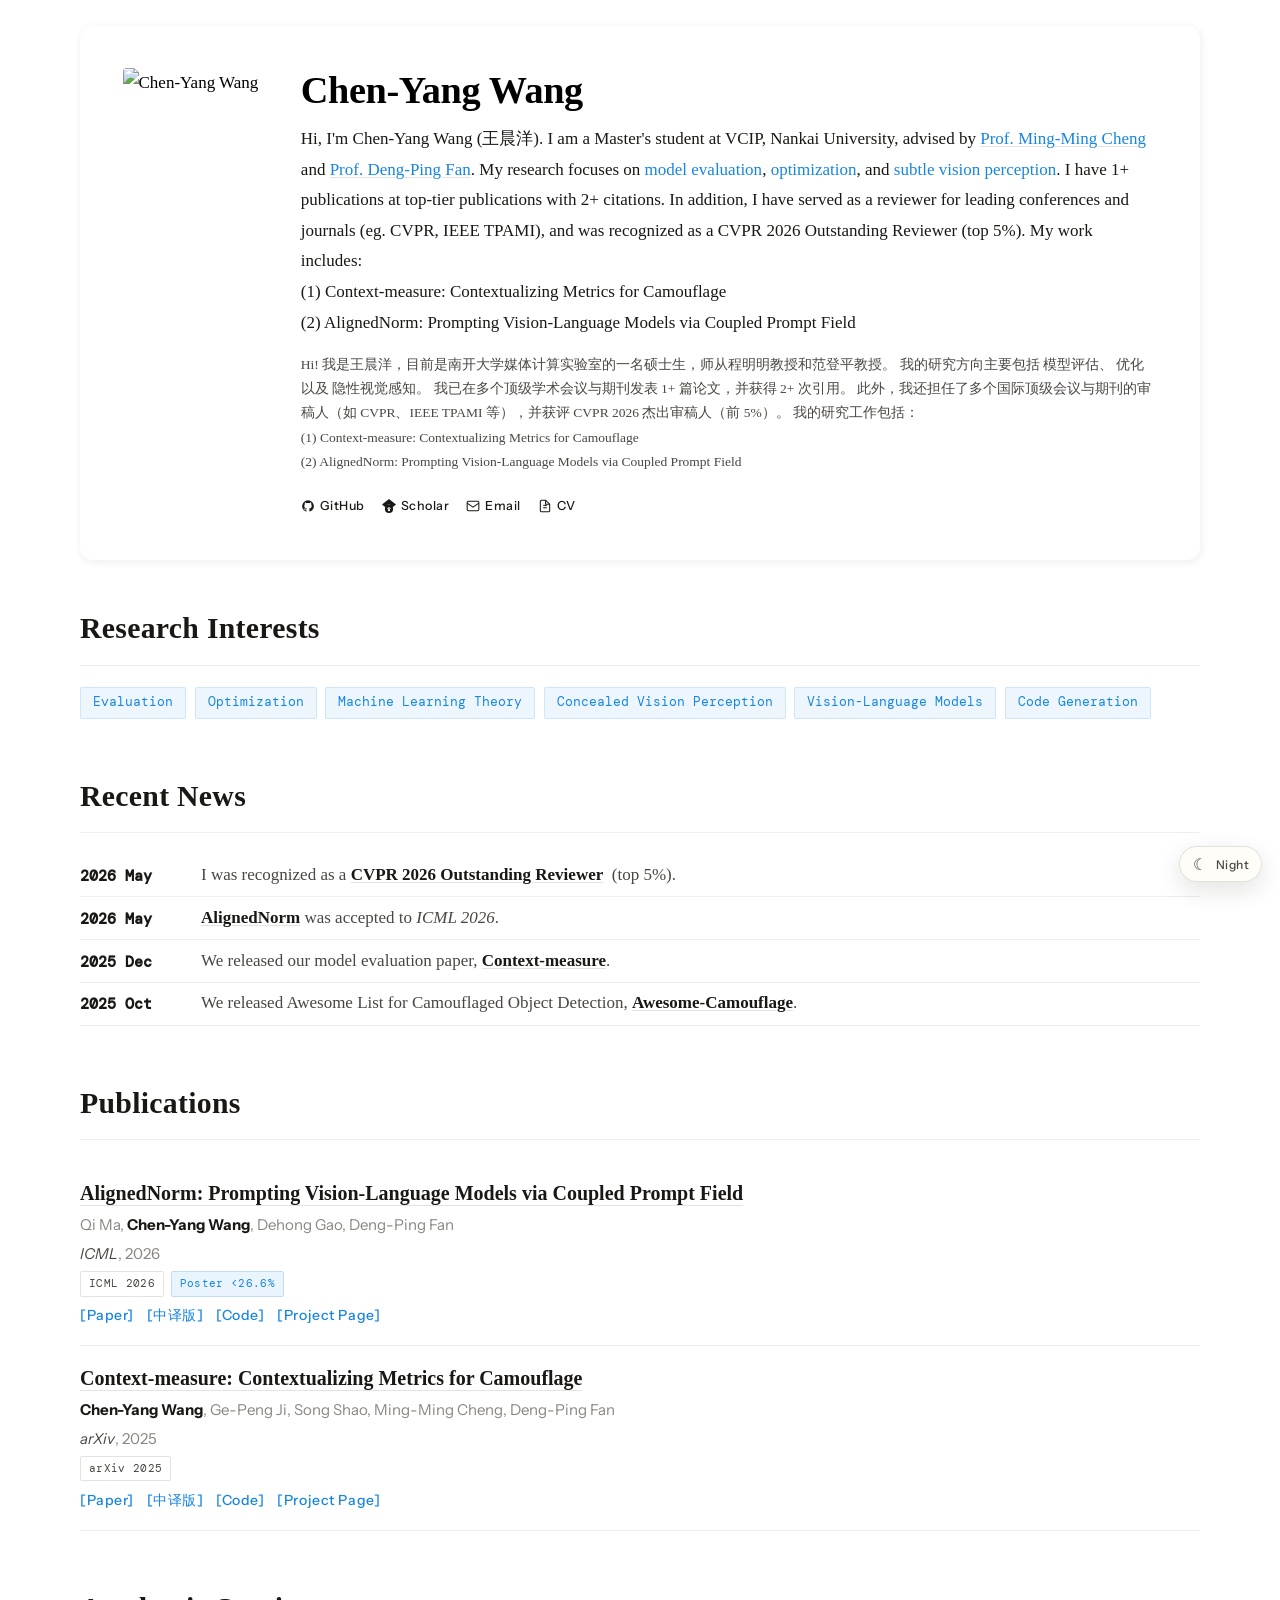
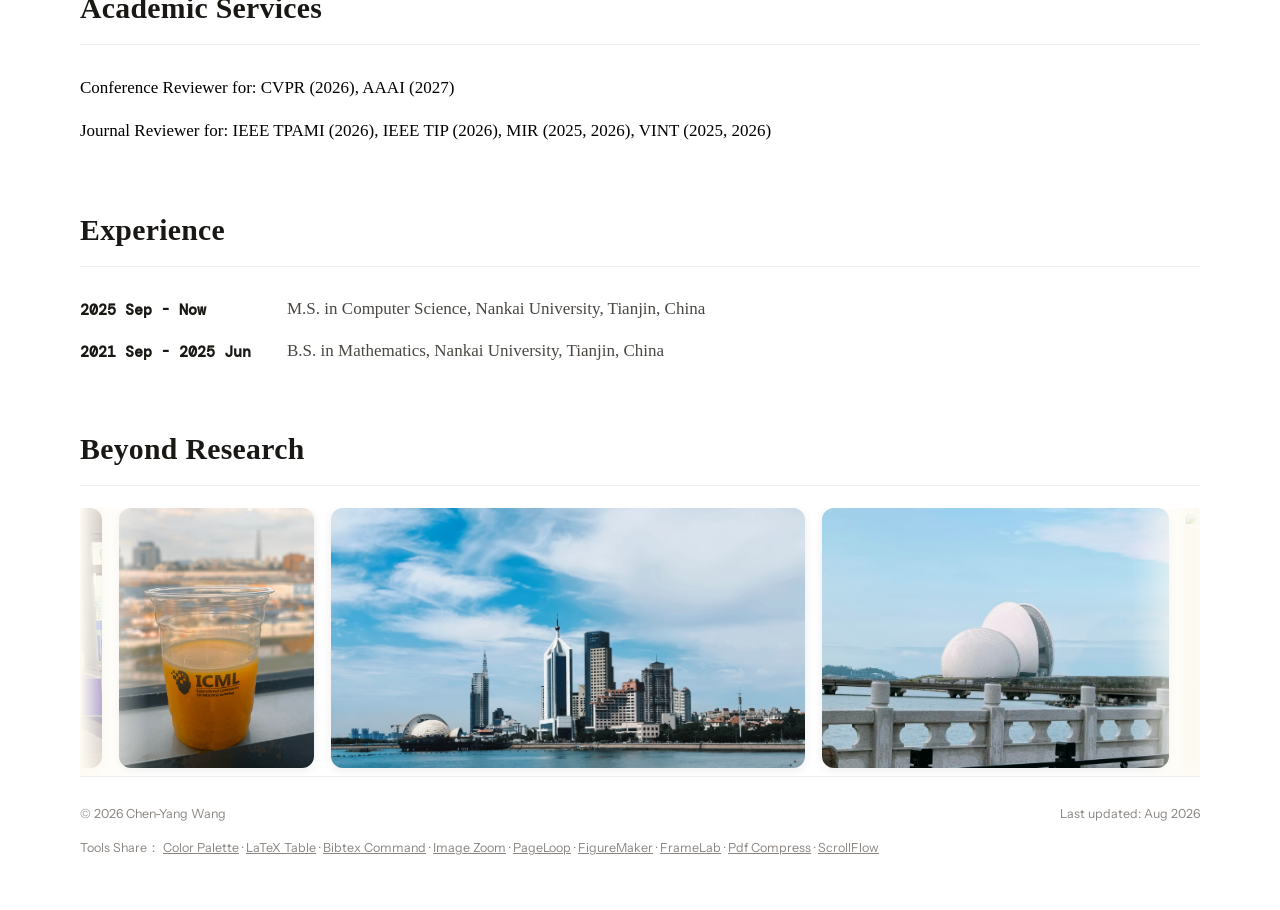
==== commit bf03818e: "add framelab" ====
--- a/index.html
+++ b/index.html
@@ -291,6 +291,8 @@
       ·
       <a href="tool/figureflow.html" target="_blank" rel="noopener">FigureMaker</a>
       ·
+      <a href="tool/framelab.html" target="_blank" rel="noopener">FrameLab</a>
+      ·
       <a href="https://github.com/pursuitxi/Pdf-Compress-Tool" target="_blank" rel="noopener">Pdf Compress</a>
       ·
       <a href="https://github.com/pursuitxi/ScrollFlow" target="_blank" rel="noopener">ScrollFlow</a>
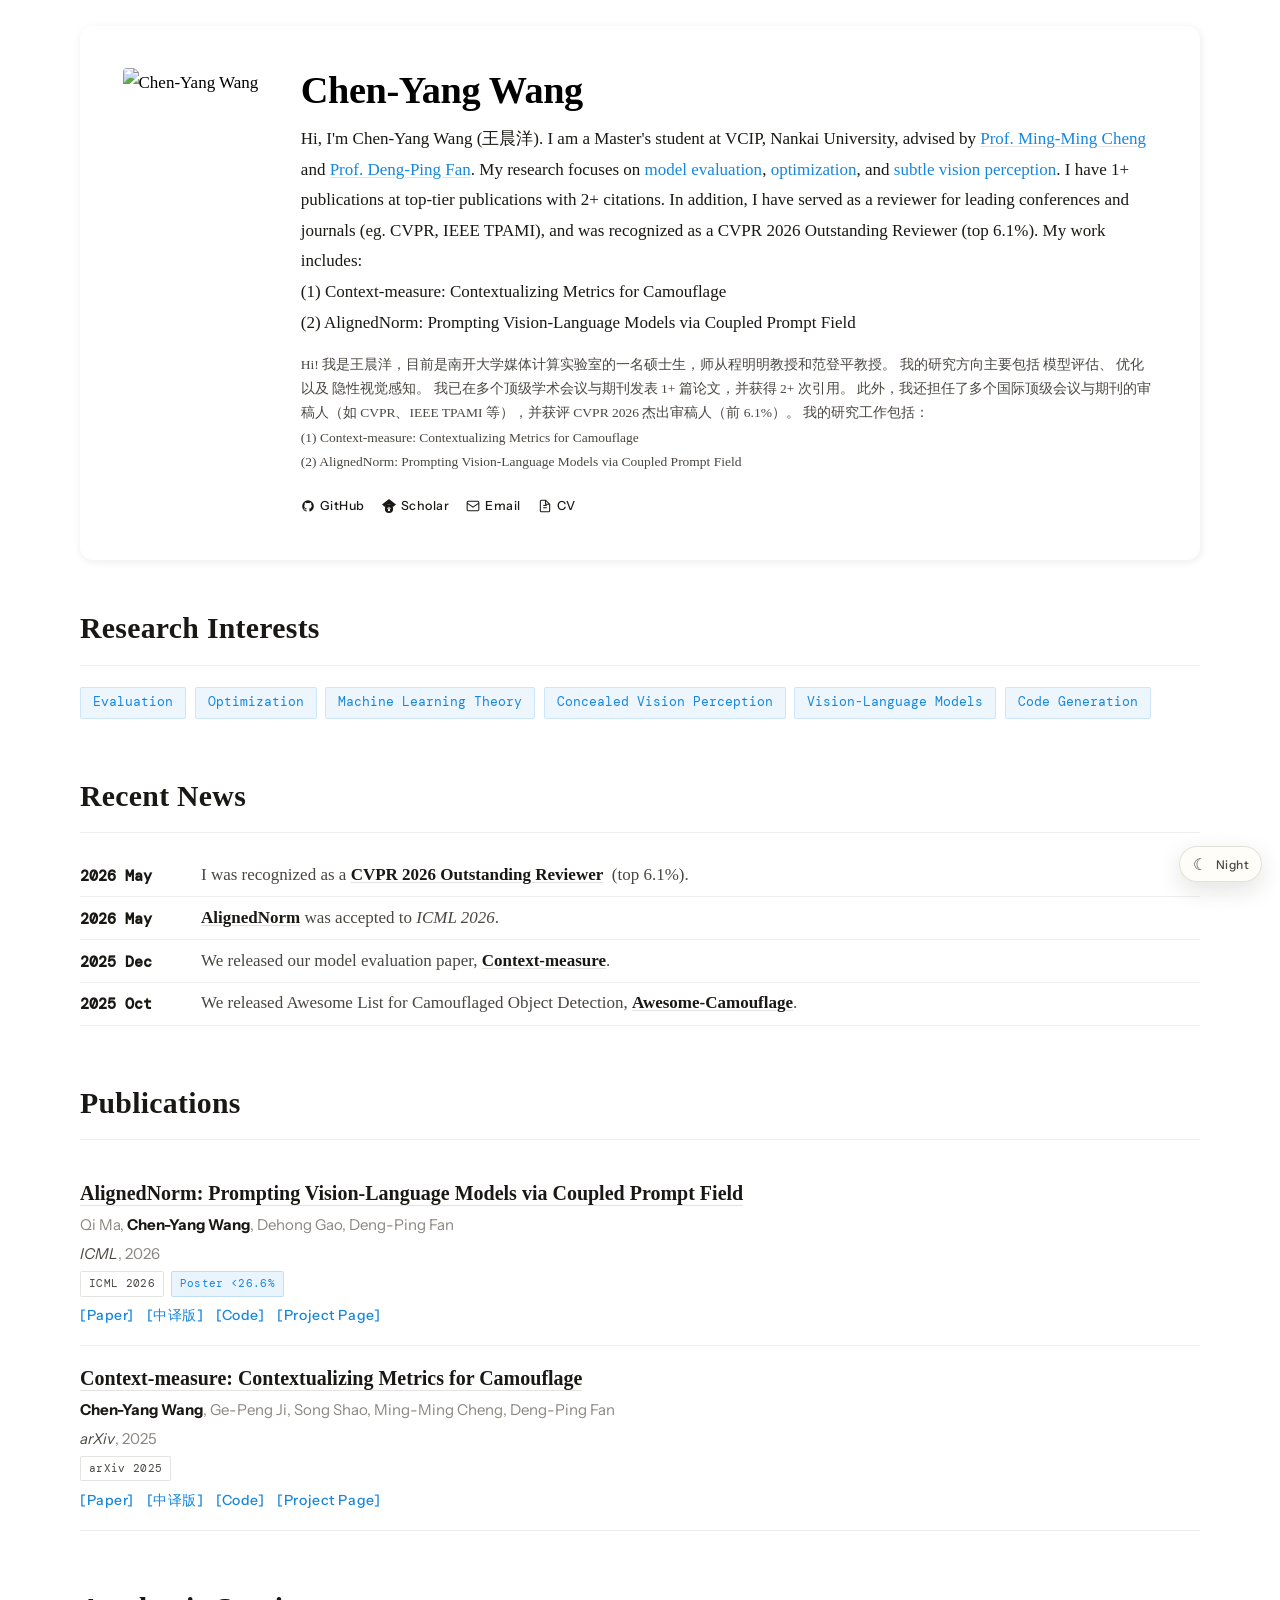
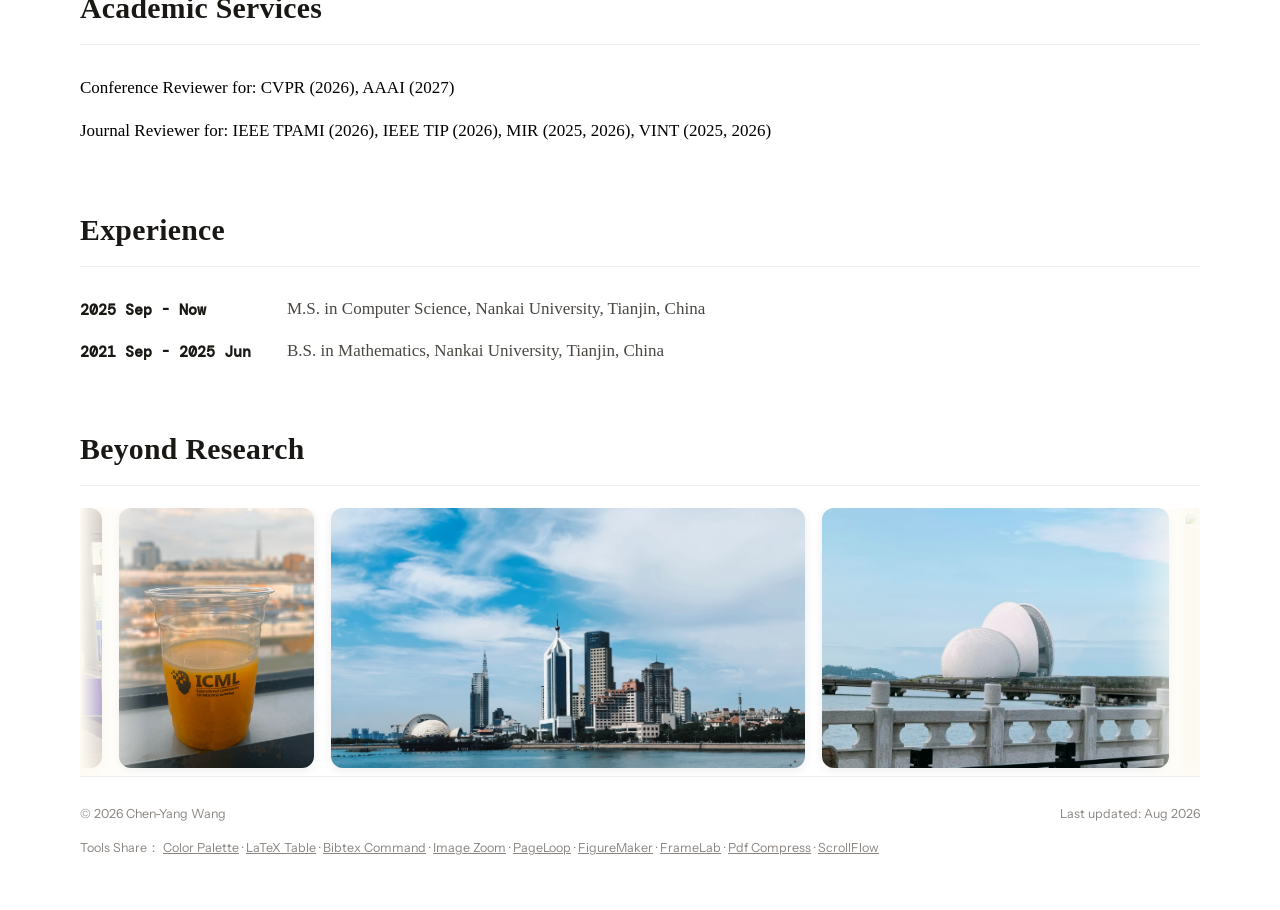
==== commit 953e223a: "update" ====
--- a/index.html
+++ b/index.html
@@ -66,7 +66,7 @@
         <a>optimization</a>, 
         and <a>subtle vision perception</a>. 
         I have 1+ publications at top-tier publications with 2+ citations. 
-        In addition, I have served as a reviewer for leading conferences and journals (eg. CVPR, IEEE TPAMI), and was recognized as a CVPR 2026 Outstanding Reviewer (top 5%). 
+        In addition, I have served as a reviewer for leading conferences and journals (eg. CVPR, IEEE TPAMI), and was recognized as a CVPR 2026 Outstanding Reviewer (top 6.1%). 
         My work includes:
         <br>
         (1)  Context-measure: Contextualizing Metrics for Camouflage
@@ -82,7 +82,7 @@
         以及
         隐性视觉感知。
         我已在多个顶级学术会议与期刊发表 1+ 篇论文，并获得 2+ 次引用。
-        此外，我还担任了多个国际顶级会议与期刊的审稿人（如 CVPR、IEEE TPAMI 等），并获评 CVPR 2026 杰出审稿人（前 5%）。
+        此外，我还担任了多个国际顶级会议与期刊的审稿人（如 CVPR、IEEE TPAMI 等），并获评 CVPR 2026 杰出审稿人（前 6.1%）。
         我的研究工作包括：
         <br>
         (1)  Context-measure: Contextualizing Metrics for Camouflage
@@ -152,7 +152,7 @@
     <div class="news-item">
       <div class="news-date">2026 May</div>
       <div class="news-body">
-        I was recognized as a <a>CVPR 2026 Outstanding Reviewer</a> &nbsp;(top 5%).
+        I was recognized as a <a href="https://media.eventhosts.cc/Conferences/CVPR2026/CVPR_main_conf_2026_15.pdf">CVPR 2026 Outstanding Reviewer</a> &nbsp;(top 6.1%).
       </div>
     </div>
     <div class="news-item">
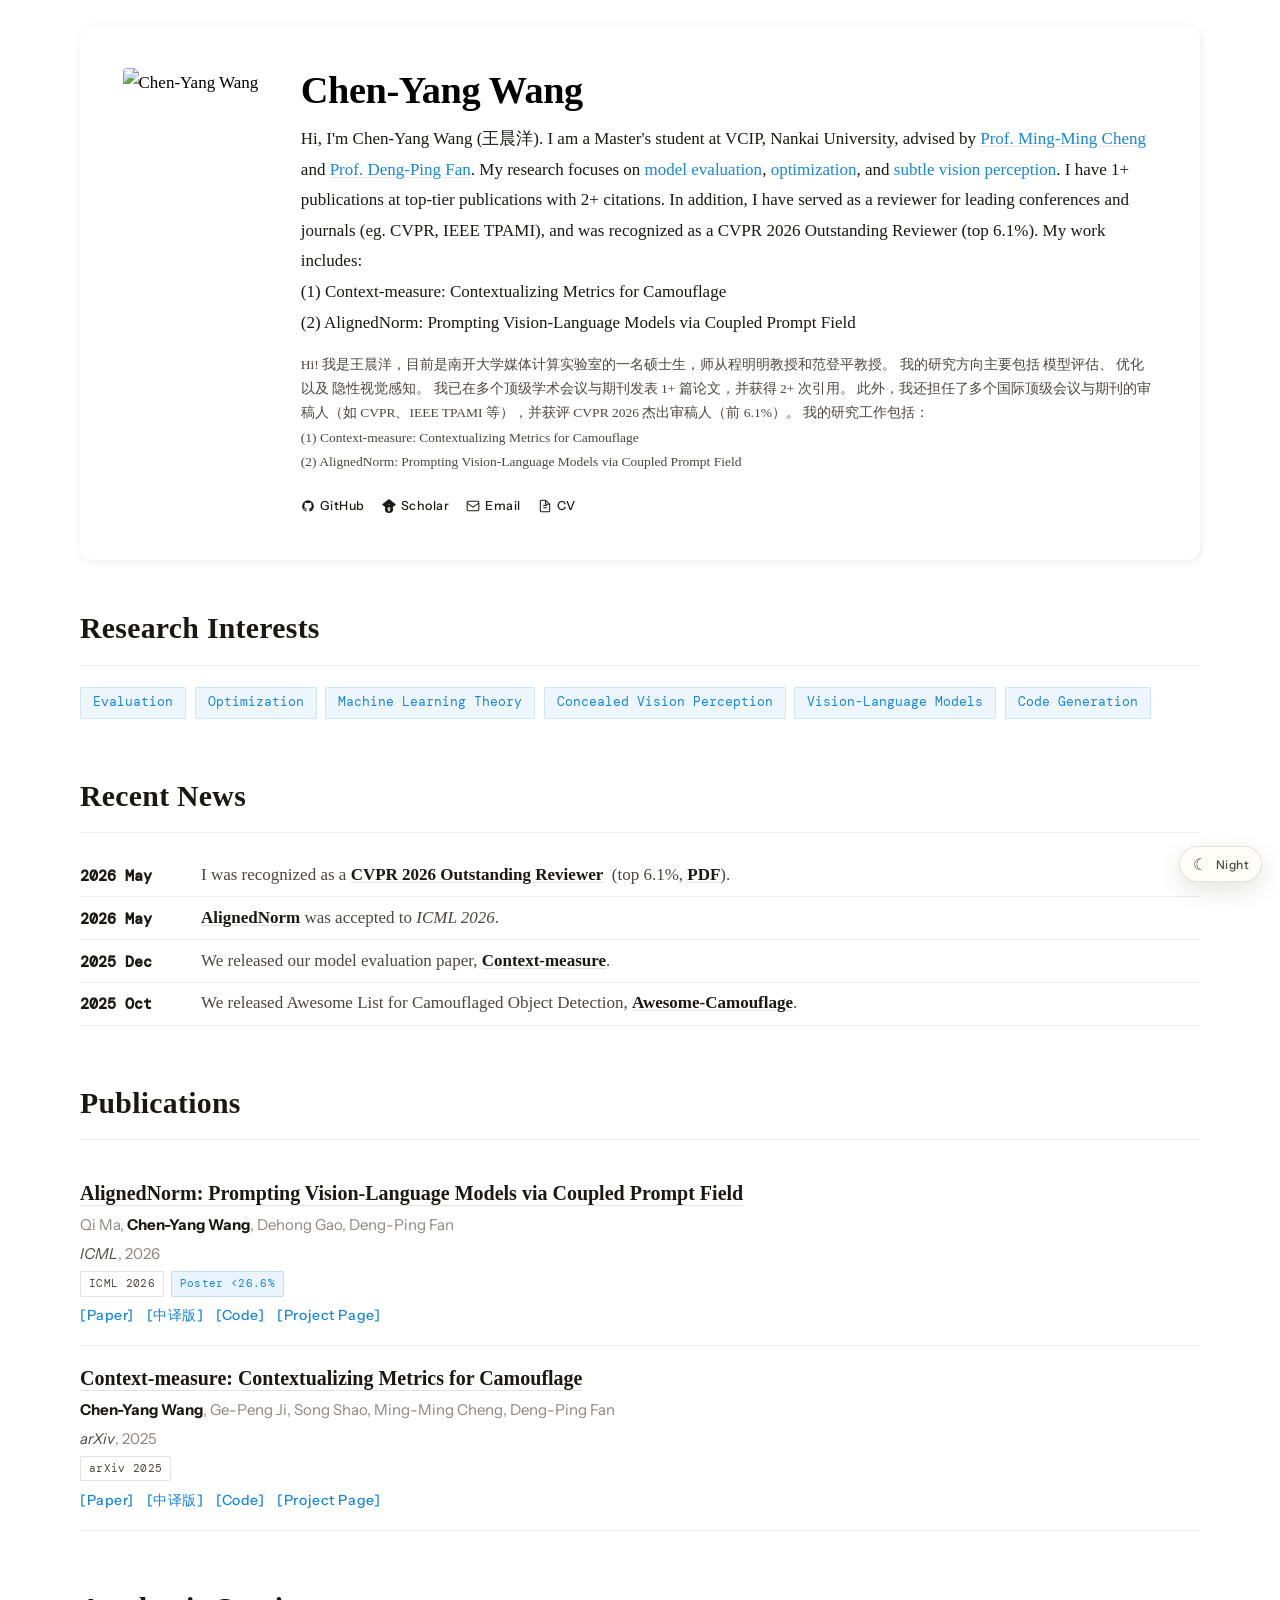
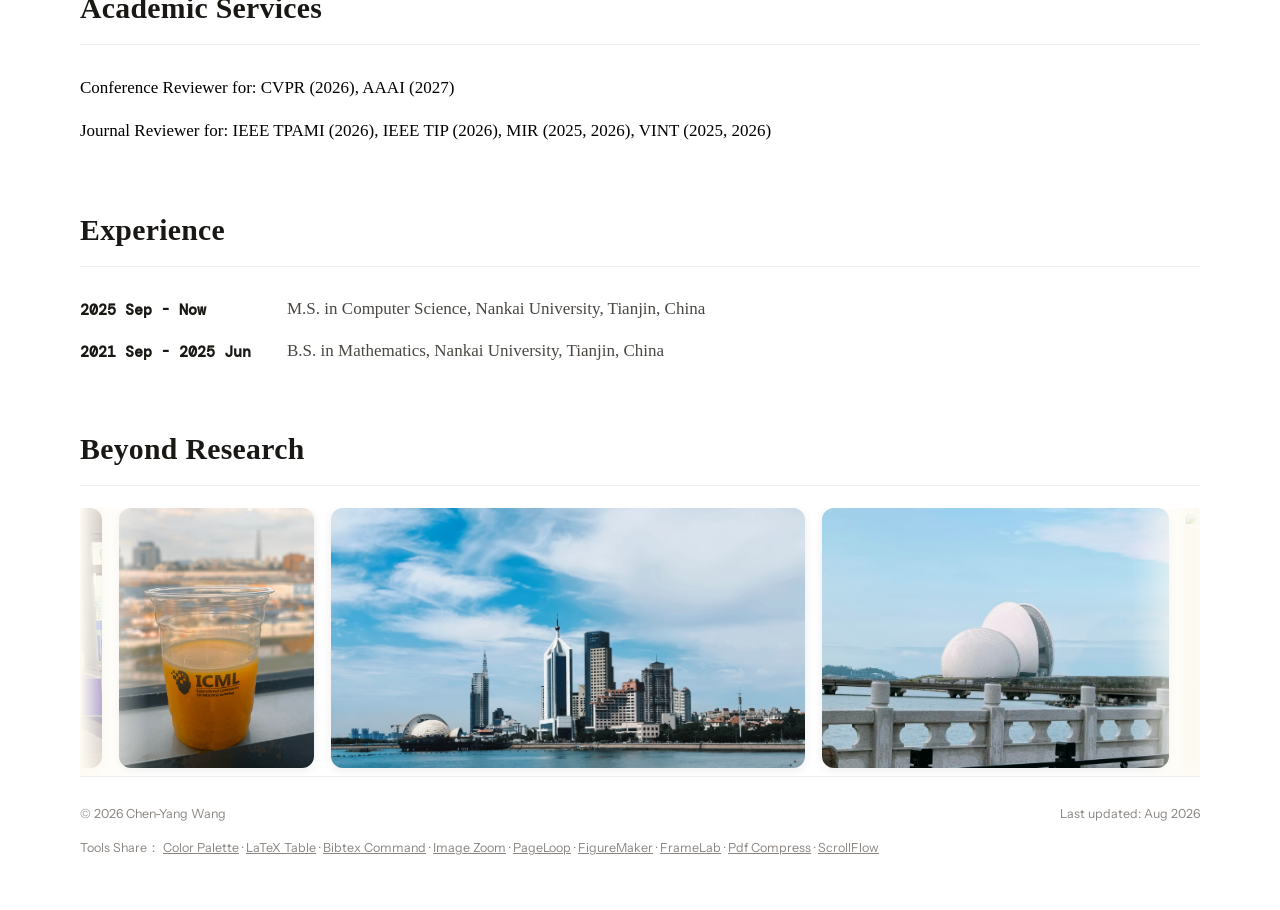
==== commit 2f3b5ce7: "update" ====
--- a/index.html
+++ b/index.html
@@ -117,7 +117,7 @@
           Email
         </a>
         <!-- CV -->
-        <a href="resume.pdf" target="_blank" rel="noopener">
+        <a href="pdf/resume.pdf" target="_blank" rel="noopener">
           <svg viewBox="0 0 24 24" fill="none" stroke="currentColor" stroke-width="1.8"><path d="M13 2H6a2 2 0 0 0-2 2v16a2 2 0 0 0 2 2h12a2 2 0 0 0 2-2V9z"/><polyline points="13 2 13 9 20 9"/><line x1="9" y1="15" x2="15" y2="15"/><line x1="9" y1="11" x2="15" y2="11"/></svg>
           CV
         </a>
@@ -152,7 +152,7 @@
     <div class="news-item">
       <div class="news-date">2026 May</div>
       <div class="news-body">
-        I was recognized as a <a href="https://media.eventhosts.cc/Conferences/CVPR2026/CVPR_main_conf_2026_15.pdf">CVPR 2026 Outstanding Reviewer</a> &nbsp;(top 6.1%).
+        I was recognized as a <a href="https://media.eventhosts.cc/Conferences/CVPR2026/CVPR_main_conf_2026_15.pdf">CVPR 2026 Outstanding Reviewer</a> &nbsp;(top 6.1%, <a href="pdf/cvpr26_certificate.pdf">PDF</a>).
       </div>
     </div>
     <div class="news-item">
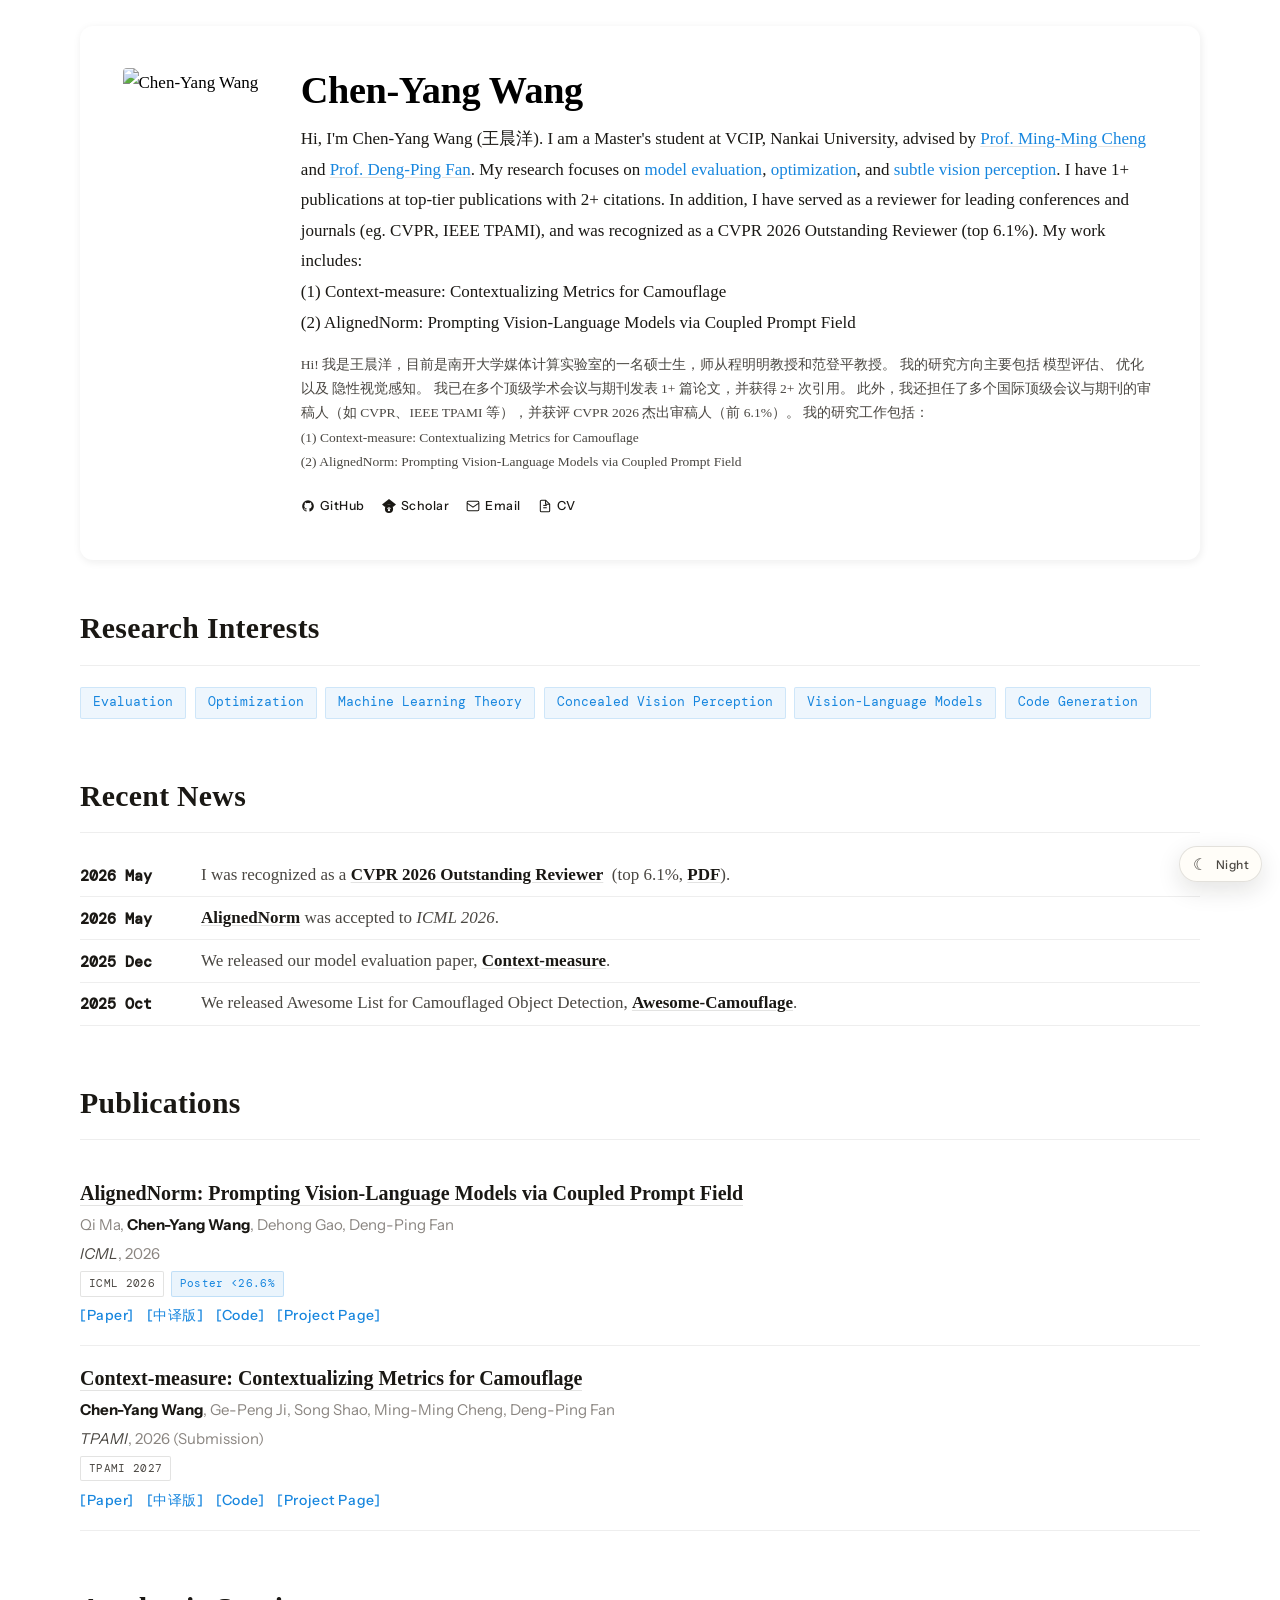
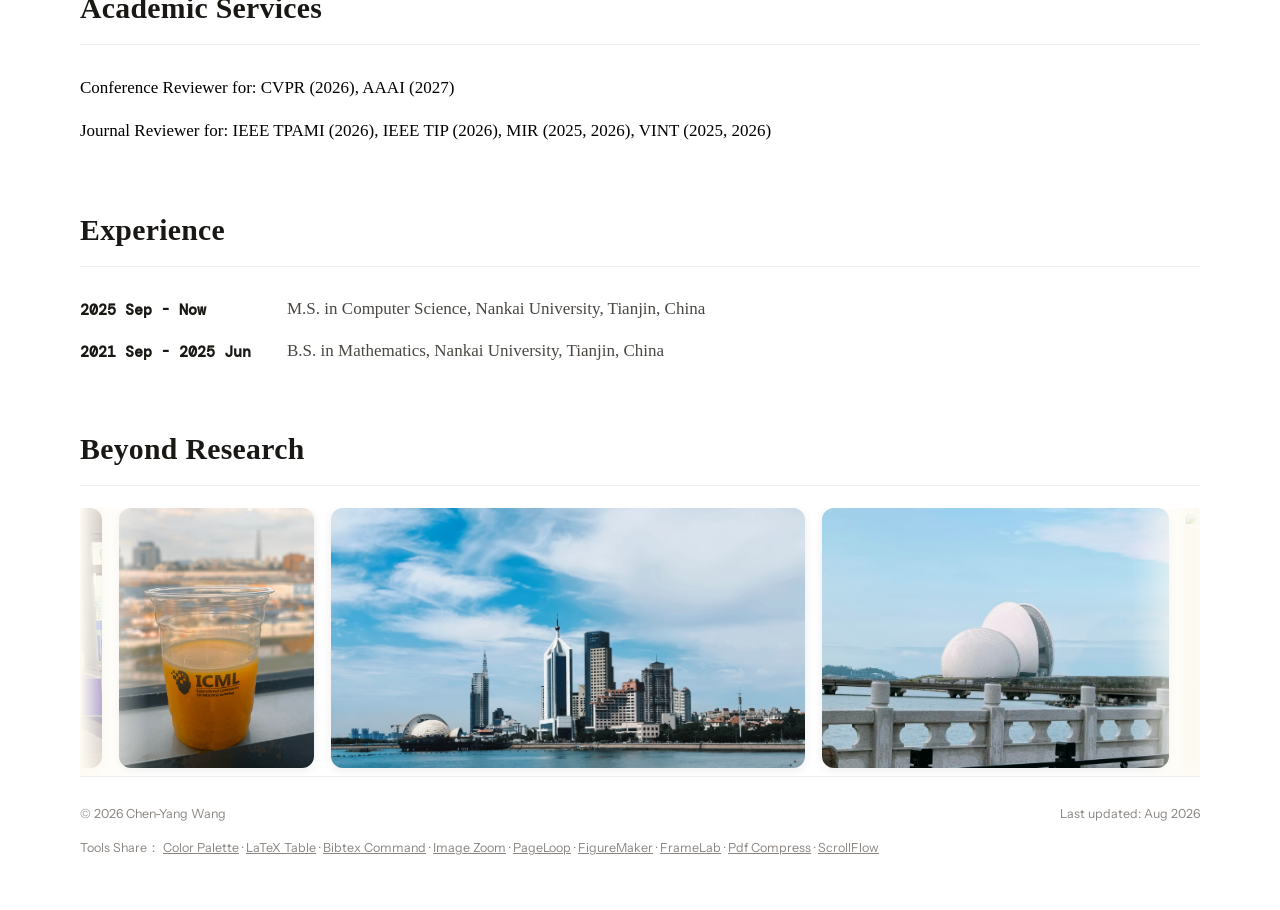
==== commit a26f7f9f: "update" ====
--- a/index.html
+++ b/index.html
@@ -198,9 +198,9 @@
     <div class="pub-item">
       <div class="pub-title"><a href="https://arxiv.org/pdf/2512.07076">Context-measure: Contextualizing Metrics for Camouflage</a></div>
       <div class="pub-meta"><strong>Chen-Yang Wang</strong>, Ge-Peng Ji, Song Shao, Ming-Ming Cheng, Deng-Ping Fan</div>
-      <div class="pub-meta"><em>arXiv</em>, 2025</div>
+      <div class="pub-meta"><em>TPAMI</em>, 2026 (Submission)</div>
       <div class="pub-badges">
-        <span class="badge badge-venue">arXiv 2025</span>
+        <span class="badge badge-venue">TPAMI 2027</span>
         <!-- <span class="badge badge-award">Best Paper Award</span> -->
       </div>
       <div class="pub-links">
@@ -210,6 +210,21 @@
         <a href="https://pursuitxi.github.io/Camouflage-Leaderboard/">[Project Page]</a>
       </div>
     </div>
+
+    <!-- <div class="pub-item">
+      <div class="pub-title"><a href="#">Evi-Prefill: Evidence-Aware Prefill for Efficient Long Video Understanding</a></div>
+      <div class="pub-meta">Long Chen, <strong>Chen-Yang Wang</strong>, Deng-Ping Fan</div>
+      <div class="pub-meta"><em>ICLR</em>, 2026 (Submission)</div>
+      <div class="pub-badges">
+        <span class="badge badge-venue">ICLR 2026</span>
+      </div>
+      <div class="pub-links">
+        <a href="#">[Paper]</a>
+        <a href="#">[中译版]</a>
+        <a href="#">[Code]</a>
+        <a href="#">[Project Page]</a>
+      </div>
+    </div> -->
   </div>
 
   <!-- ── Services ── -->
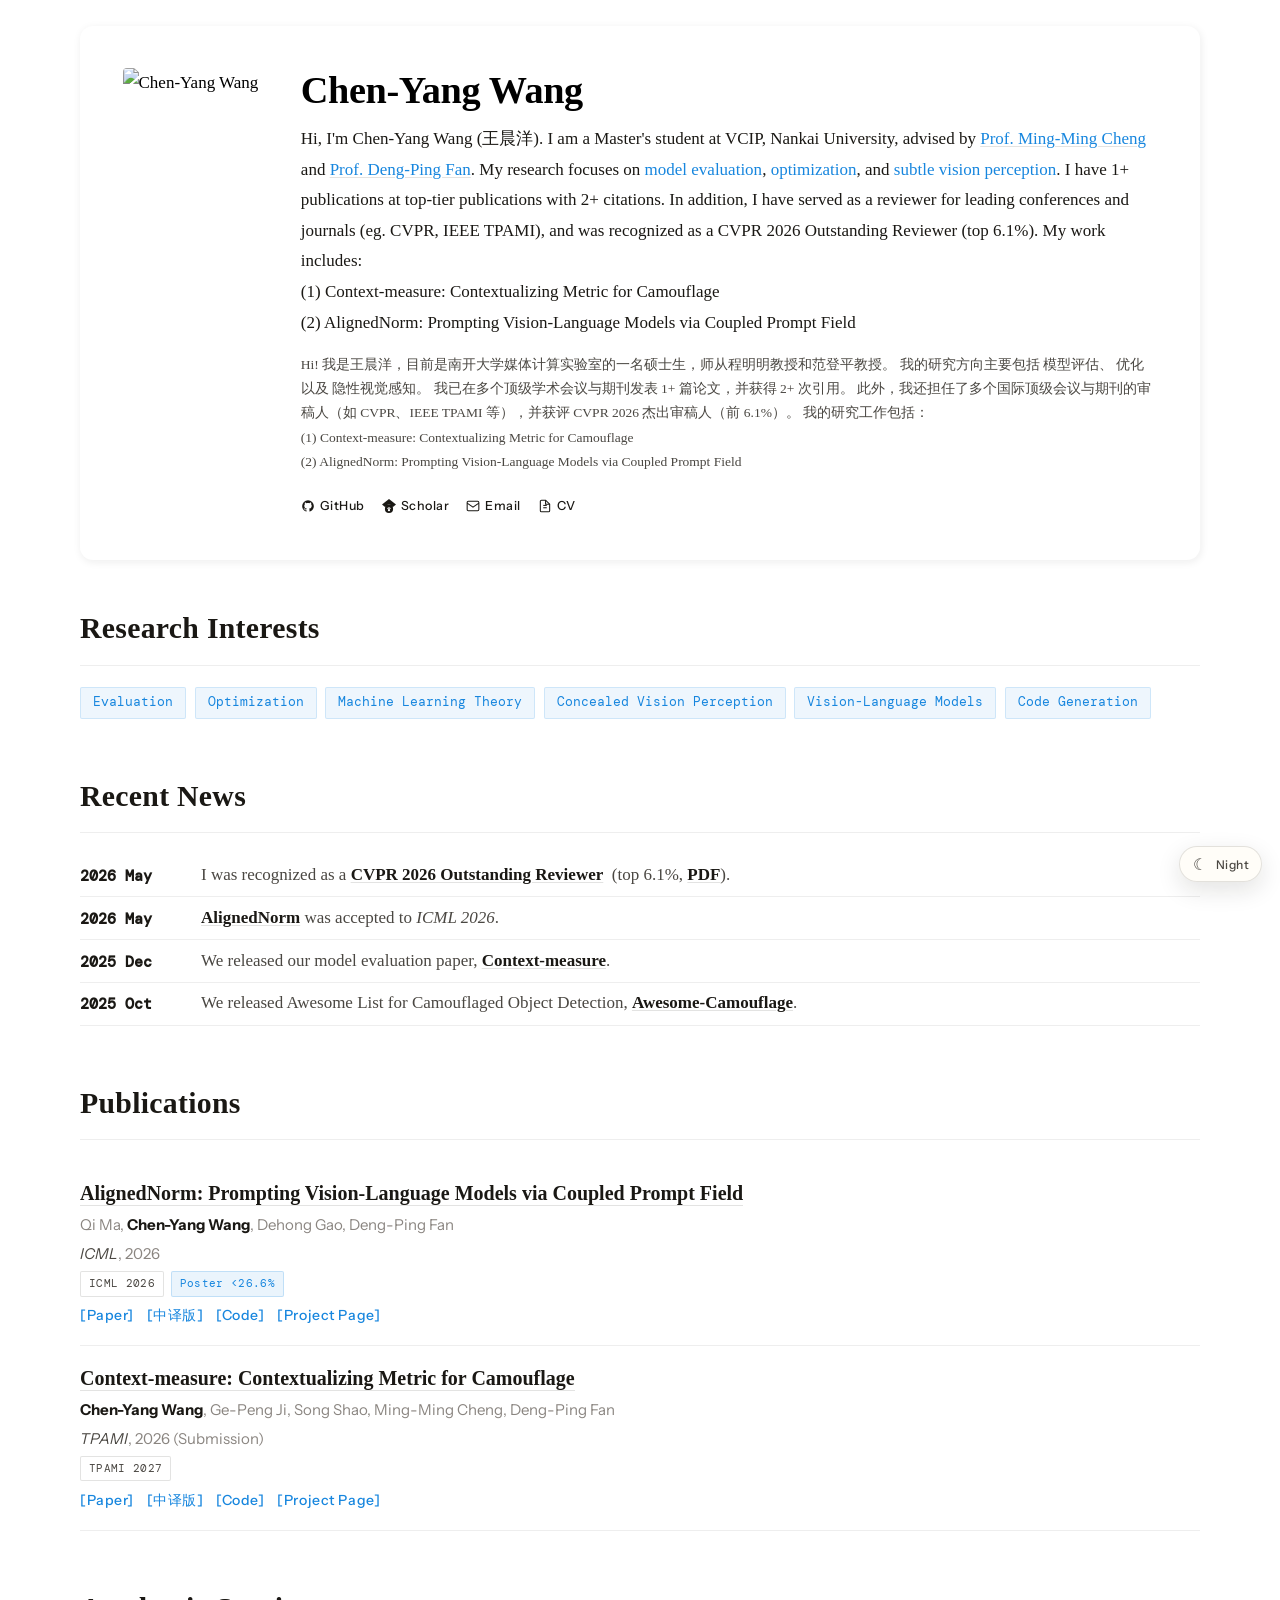
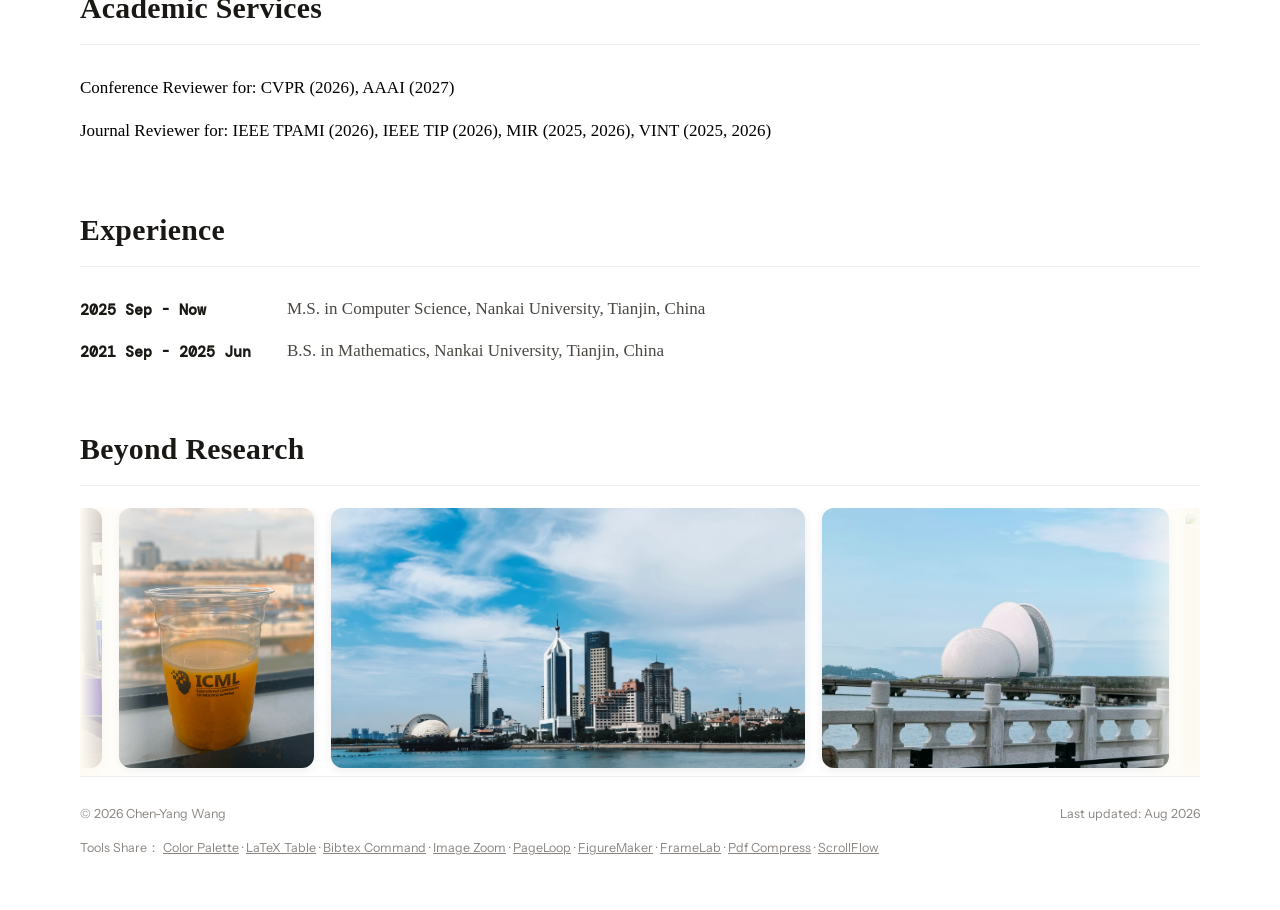
==== commit 657c165d: "update" ====
--- a/index.html
+++ b/index.html
@@ -69,7 +69,7 @@
         In addition, I have served as a reviewer for leading conferences and journals (eg. CVPR, IEEE TPAMI), and was recognized as a CVPR 2026 Outstanding Reviewer (top 6.1%). 
         My work includes:
         <br>
-        (1)  Context-measure: Contextualizing Metrics for Camouflage
+        (1)  Context-measure: Contextualizing Metric for Camouflage
         <br>
         (2)  AlignedNorm: Prompting Vision-Language Models via Coupled Prompt Field
       </p>
@@ -85,7 +85,7 @@
         此外，我还担任了多个国际顶级会议与期刊的审稿人（如 CVPR、IEEE TPAMI 等），并获评 CVPR 2026 杰出审稿人（前 6.1%）。
         我的研究工作包括：
         <br>
-        (1)  Context-measure: Contextualizing Metrics for Camouflage
+        (1)  Context-measure: Contextualizing Metric for Camouflage
         <br>
         (2)  AlignedNorm: Prompting Vision-Language Models via Coupled Prompt Field
       </p>
@@ -196,7 +196,7 @@
     </div>
 
     <div class="pub-item">
-      <div class="pub-title"><a href="https://arxiv.org/pdf/2512.07076">Context-measure: Contextualizing Metrics for Camouflage</a></div>
+      <div class="pub-title"><a href="https://arxiv.org/pdf/2512.07076">Context-measure: Contextualizing Metric for Camouflage</a></div>
       <div class="pub-meta"><strong>Chen-Yang Wang</strong>, Ge-Peng Ji, Song Shao, Ming-Ming Cheng, Deng-Ping Fan</div>
       <div class="pub-meta"><em>TPAMI</em>, 2026 (Submission)</div>
       <div class="pub-badges">
